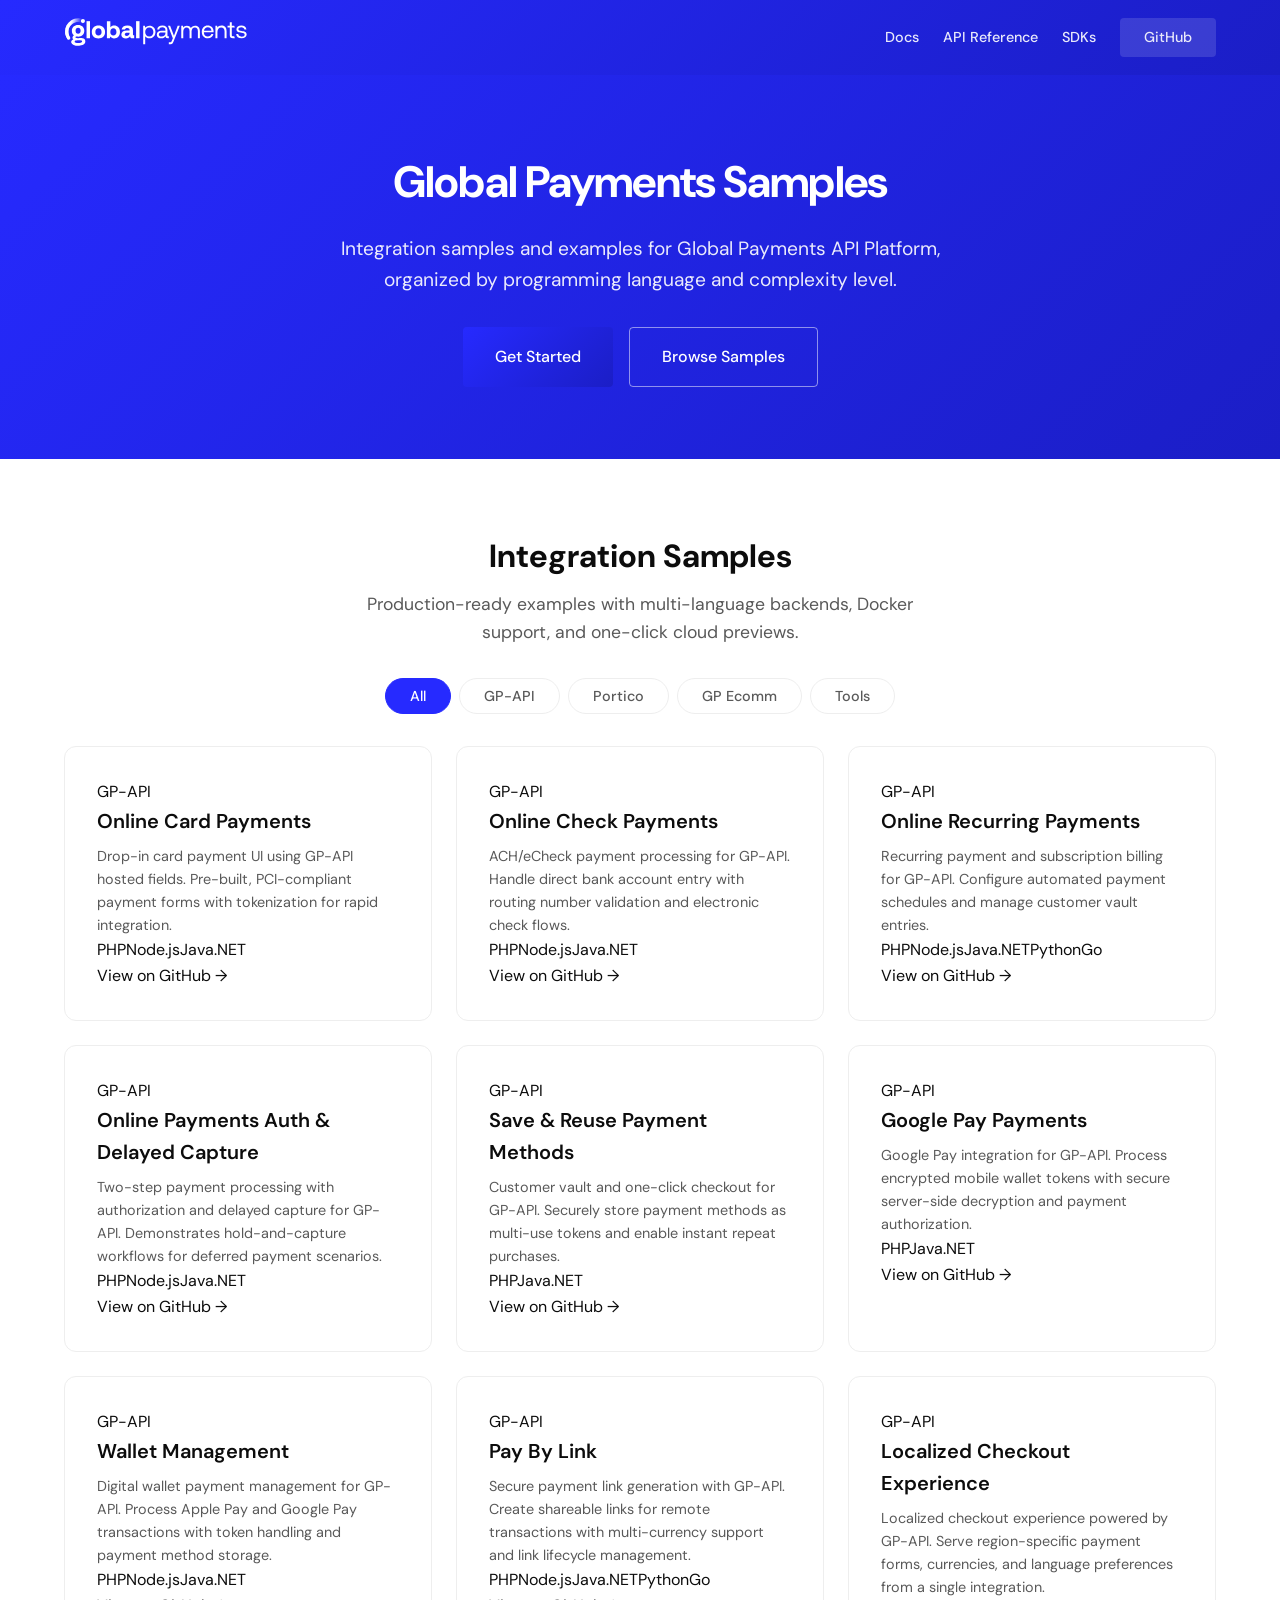
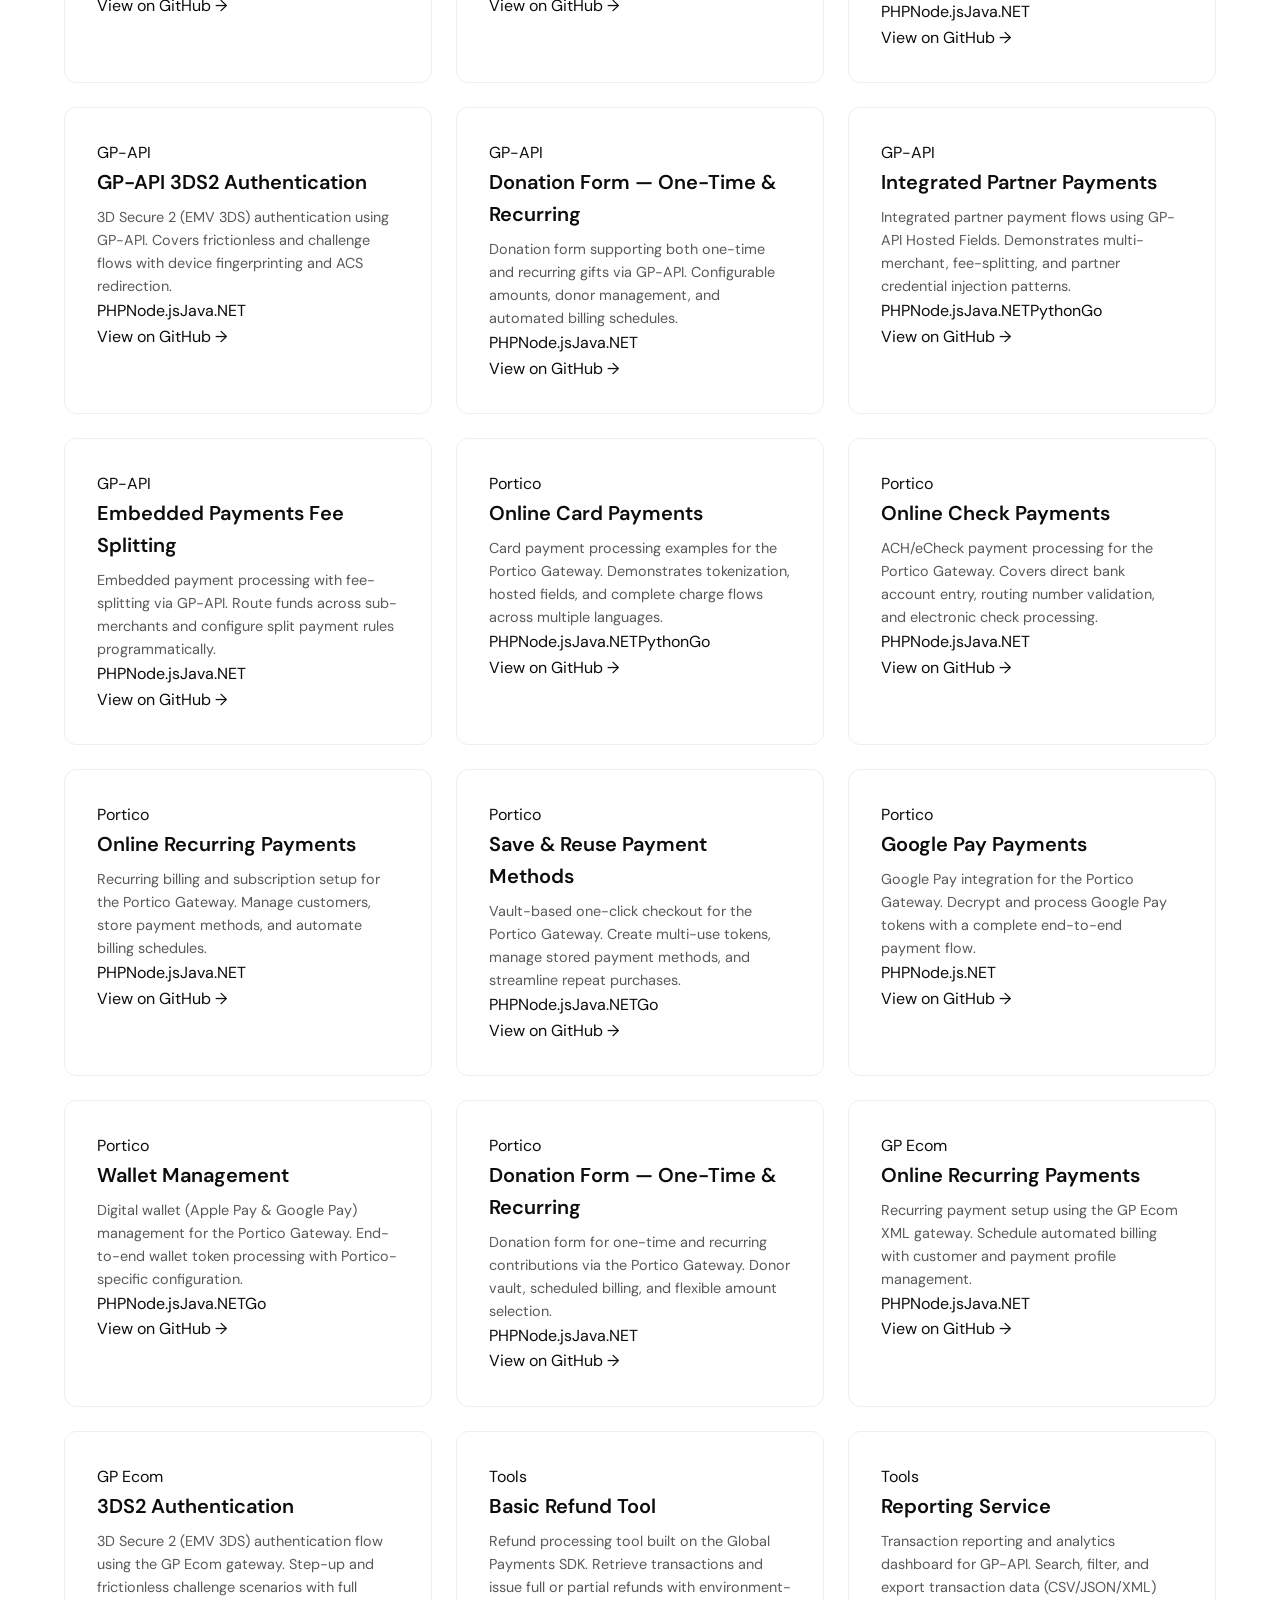
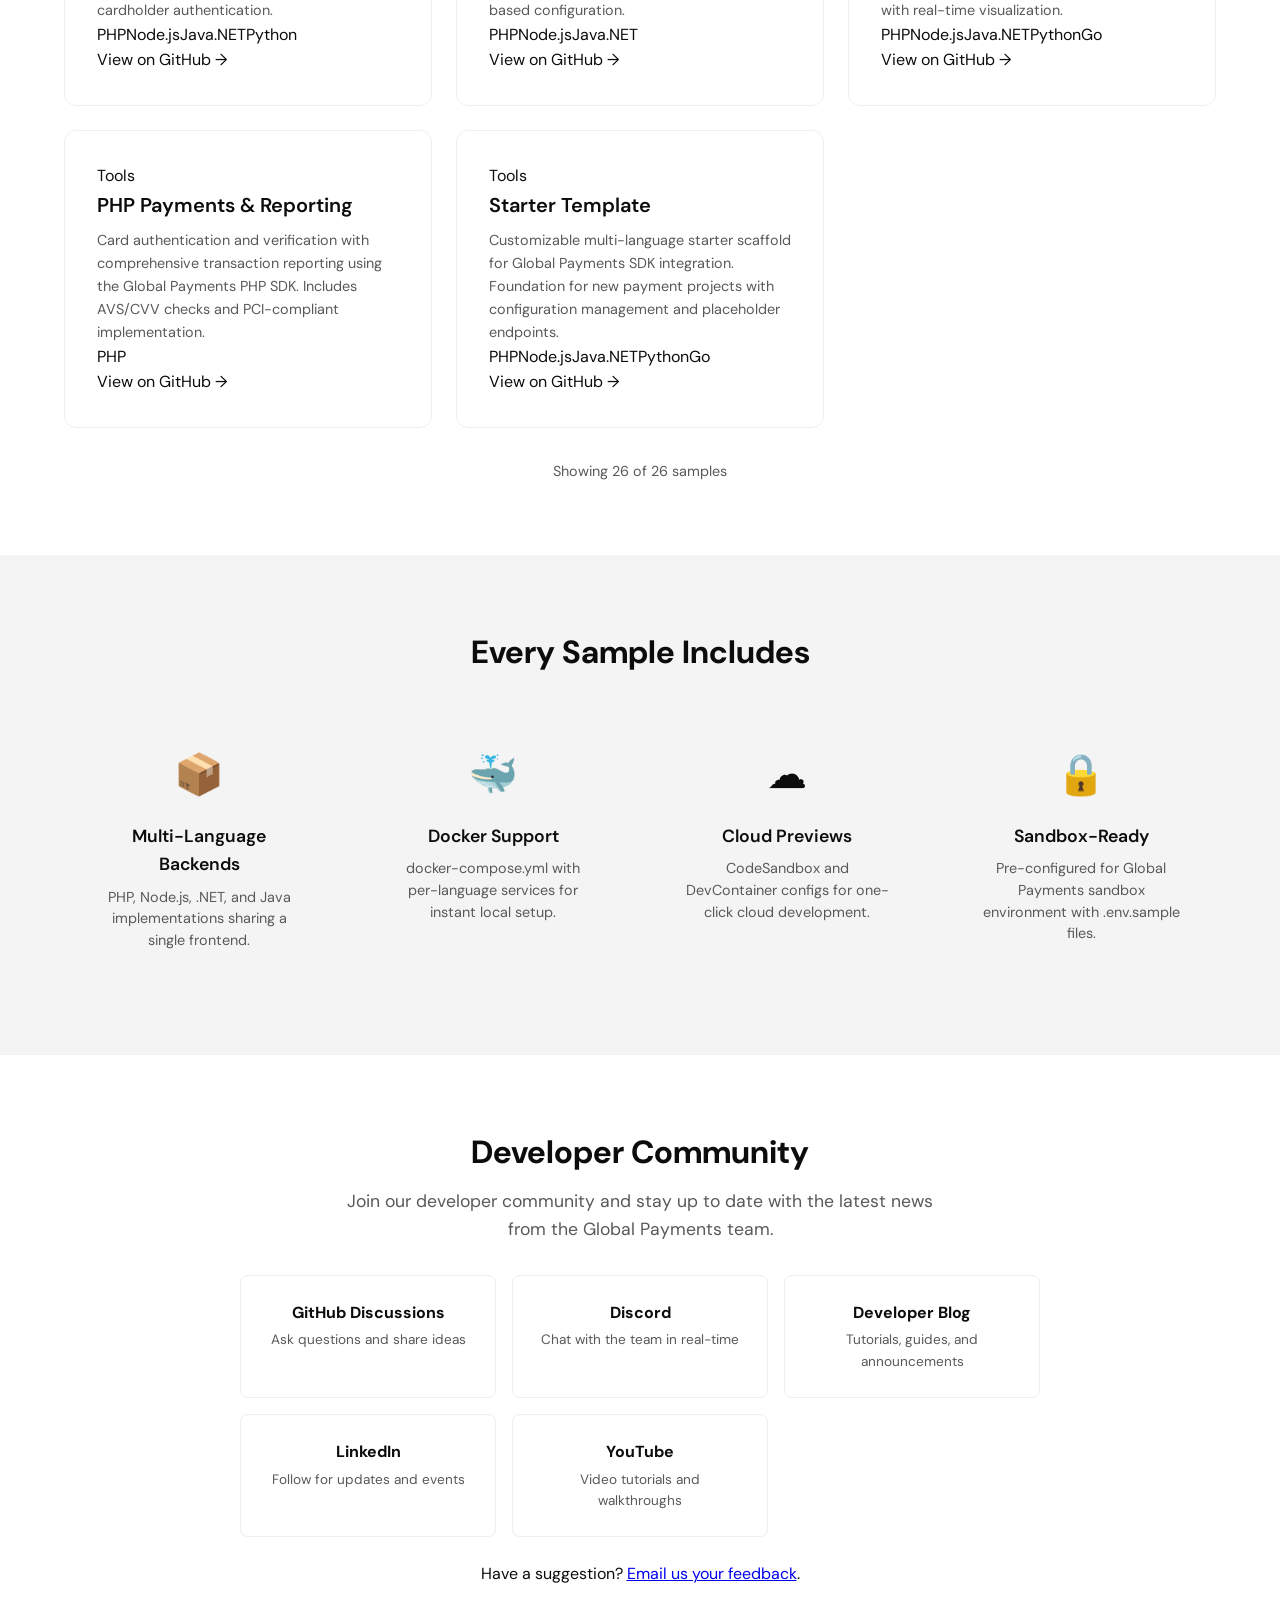
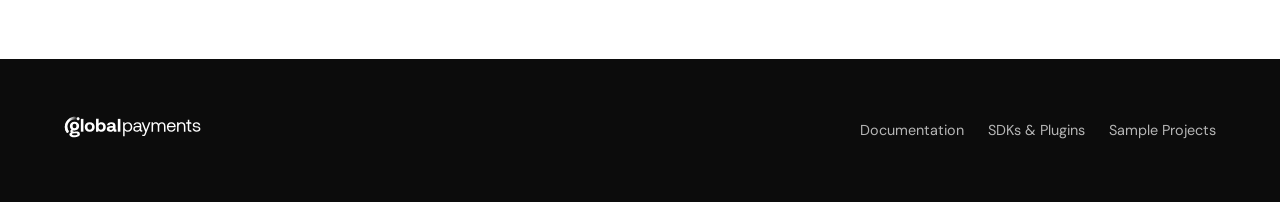
==== index.html @ f2315287 "fix: correct project grid ID from project-grid to gp-project-grid" ====
<!DOCTYPE html>
<html lang="en">
<head>
    <meta charset="UTF-8">
    <meta name="viewport" content="width=device-width, initial-scale=1.0">
    <title>Global Payments Samples — Developer Portal</title>
    <meta name="description" content="Integration samples and examples for Global Payments API Platform. Explore payment processing demos across PHP, Node.js, .NET, and Java.">
    <link rel="icon" href="assets/img/GP_favicon.svg" type="image/svg+xml">
    <link rel="preconnect" href="https://fonts.googleapis.com">
    <link rel="preconnect" href="https://fonts.gstatic.com" crossorigin>
    <link href="https://fonts.googleapis.com/css2?family=DM+Sans:ital,opsz,wght@0,9..40,100..1000;1,9..40,100..1000&display=swap" rel="stylesheet">
    <link rel="stylesheet" href="css/styles.css">
    <link rel="stylesheet" href="css/portal.css">
</head>
<body>
    <header class="gp-header">
        <div class="gp-container">
            <div class="gp-header-content">
                <a href="/" class="gp-logo">
                    <picture>
                        <source media="(min-width: 768px)" srcset="assets/img/GP_logo.svg">
                        <img src="assets/img/GP_favicon.svg" alt="Global Payments" style="height: 32px; width: auto;">
                    </picture>
                </a>
                <nav class="gp-header-nav">
                    <a href="https://developer.globalpay.com/home">Docs</a>
                    <a href="https://developer.globalpay.com/api/references-overview">API Reference</a>
                    <a href="https://developer.globalpay.com/docs/integration-options/sdk/overview">SDKs</a>
                    <a href="https://github.com/globalpayments-samples" class="gp-button gp-button-header">GitHub</a>
                </nav>
                <button class="gp-mobile-menu-toggle" aria-label="Toggle navigation">
                    <span></span><span></span><span></span>
                </button>
            </div>
        </div>
    </header>

    <section class="gp-hero">
        <div class="gp-container">
            <h1 class="gp-hero-title">Global Payments Samples</h1>
            <p class="gp-hero-subtitle">Integration samples and examples for Global Payments API Platform, organized by programming language and complexity level.</p>
            <div class="gp-hero-actions">
                <a href="https://developer.globalpay.com/docs/getting-started/overview" class="gp-button gp-button-primary">Get Started</a>
                <a href="#samples" class="gp-button gp-button-secondary">Browse Samples</a>
            </div>
        </div>
    </section>

    <section id="samples" class="gp-section">
        <div class="gp-container">
            <div class="gp-section-header">
                <h2 class="gp-section-title">Integration Samples</h2>
                <p class="gp-section-subtitle">Production-ready examples with multi-language backends, Docker support, and one-click cloud previews.</p>
            </div>

            <div class="gp-filters">
                <button class="gp-filter-button active" data-filter="all">All</button>
                <button class="gp-filter-button" data-filter="gp-api">GP-API</button>
                <button class="gp-filter-button" data-filter="portico">Portico</button>
                <button class="gp-filter-button" data-filter="gpecom">GP Ecomm</button>
                <button class="gp-filter-button" data-filter="tools">Tools</button>
            </div>

            <div id="gp-project-grid" class="gp-project-grid"></div>

            <p class="gp-project-count" id="project-count"></p>
        </div>
    </section>

    <section class="gp-section gp-section-alt">
        <div class="gp-container">
            <div class="gp-section-header">
                <h2 class="gp-section-title">Every Sample Includes</h2>
            </div>
            <div class="gp-features-grid">
                <div class="gp-feature-card">
                    <div class="gp-feature-icon">&#x1f4e6;</div>
                    <h3>Multi-Language Backends</h3>
                    <p>PHP, Node.js, .NET, and Java implementations sharing a single frontend.</p>
                </div>
                <div class="gp-feature-card">
                    <div class="gp-feature-icon">&#x1f433;</div>
                    <h3>Docker Support</h3>
                    <p>docker-compose.yml with per-language services for instant local setup.</p>
                </div>
                <div class="gp-feature-card">
                    <div class="gp-feature-icon">&#x2601;</div>
                    <h3>Cloud Previews</h3>
                    <p>CodeSandbox and DevContainer configs for one-click cloud development.</p>
                </div>
                <div class="gp-feature-card">
                    <div class="gp-feature-icon">&#x1f512;</div>
                    <h3>Sandbox-Ready</h3>
                    <p>Pre-configured for Global Payments sandbox environment with .env.sample files.</p>
                </div>
            </div>
        </div>
    </section>

    <section class="gp-section">
        <div class="gp-container">
            <div class="gp-section-header">
                <h2 class="gp-section-title">Developer Community</h2>
                <p class="gp-section-subtitle">Join our developer community and stay up to date with the latest news from the Global Payments team.</p>
            </div>
            <div class="gp-community-grid">
                <a href="https://github.com/orgs/globalpayments/discussions" class="gp-community-link">
                    <strong>GitHub Discussions</strong>
                    <span>Ask questions and share ideas</span>
                </a>
                <a href="https://discord.gg/myER9G9qkc" class="gp-community-link">
                    <strong>Discord</strong>
                    <span>Chat with the team in real-time</span>
                </a>
                <a href="https://developer.globalpay.com/blog/overview" class="gp-community-link">
                    <strong>Developer Blog</strong>
                    <span>Tutorials, guides, and announcements</span>
                </a>
                <a href="https://www.linkedin.com/showcase/global-payments-for-developers/" class="gp-community-link">
                    <strong>LinkedIn</strong>
                    <span>Follow for updates and events</span>
                </a>
                <a href="https://youtube.com/playlist?list=PLYOhsY1Babga_03fc9FcGIWqagCHEyxY0&si=H4YgJYez6VMxLE68" class="gp-community-link">
                    <strong>YouTube</strong>
                    <span>Video tutorials and walkthroughs</span>
                </a>
            </div>
            <p class="gp-text-center gp-mt-lg">
                Have a suggestion? <a href="mailto:communityexperience@globalpay.com?subject=Global%20Payments%20Developer%20Community%20Feedback">Email us your feedback</a>.
            </p>
        </div>
    </section>

    <footer class="gp-footer">
        <div class="gp-container">
            <div class="gp-footer-content">
                <div class="gp-footer-section">
                    <a href="https://www.globalpayments.com" class="gp-footer-logo">
                        <img src="assets/img/GP_logo.svg" alt="Global Payments" style="height: 24px; width: auto; filter: brightness(0) invert(1);">
                    </a>
                </div>
                <div class="gp-footer-section">
                    <nav class="gp-footer-nav">
                        <a href="https://developer.globalpay.com/home" class="gp-footer-link">Documentation</a>
                        <a href="https://github.com/globalpayments" class="gp-footer-link">SDKs &amp; Plugins</a>
                        <a href="https://github.com/globalpayments-samples" class="gp-footer-link">Sample Projects</a>
                    </nav>
                </div>
            </div>
        </div>
    </footer>

    <script src="js/projects.js"></script>
    <script src="js/script.js"></script>
    <script src="js/portal.js"></script>
</body>
</html>
---- css/styles.css ----
/* Global Payments Brand Colors */
:root {
    /* Primary Palette */
    --gp-white: #FFFFFF;
    --gp-global-blue: #262AFF;
    
    /* Secondary Palette */
    --gp-deep-blue: #1B1EC6;
    --gp-black: #0C0C0C;
    
    /* Tertiary Palette */
    --gp-pulse-blue: #1CABFF;
    --gp-sunshine: #FFCC00;
    --gp-creamsicle: #FDA052;
    --gp-raspberry: #F4364C;
    --gp-grape: #87179D;
    
    /* Neutral Palette */
    --gp-charcoal: #595959;
    --gp-smoke: #C4C4C4;
    --gp-fog: #EEEEEE;
    --gp-haze: #F4F4F4;
    --gp-mist: #F8F8F8;
    
    /* Semantic Colors */
    --gp-success: #10B981;
    --gp-warning: var(--gp-sunshine);
    --gp-error: var(--gp-raspberry);
    --gp-info: var(--gp-pulse-blue);
    
    /* Typography */
    --gp-font-family: 'DM Sans', -apple-system, BlinkMacSystemFont, 'Segoe UI', system-ui, sans-serif;
    
    /* Spacing */
    --gp-space-xs: 0.25rem;
    --gp-space-sm: 0.5rem;
    --gp-space-md: 1rem;
    --gp-space-lg: 1.5rem;
    --gp-space-xl: 2rem;
    --gp-space-xxl: 3rem;
    
    /* Border Radius */
    --gp-radius-sm: 4px;
    --gp-radius-md: 8px;
    --gp-radius-lg: 12px;
    --gp-radius-xl: 16px;
    
    /* Shadows */
    --gp-shadow-sm: 0 1px 2px 0 rgba(0, 0, 0, 0.05);
    --gp-shadow-md: 0 4px 6px -1px rgba(0, 0, 0, 0.1), 0 2px 4px -1px rgba(0, 0, 0, 0.06);
    --gp-shadow-lg: 0 10px 15px -3px rgba(0, 0, 0, 0.1), 0 4px 6px -2px rgba(0, 0, 0, 0.05);
}

/* Reset and Base Styles */
* {
    margin: 0;
    padding: 0;
    box-sizing: border-box;
}

body {
    font-family: var(--gp-font-family);
    background-color: var(--gp-white);
    color: var(--gp-black);
    line-height: 1.6;
    font-size: 16px;
    -webkit-font-smoothing: antialiased;
    -moz-osx-font-smoothing: grayscale;
}

/* Container */
.gp-container {
    max-width: 1200px;
    margin: 0 auto;
    padding: var(--gp-space-lg);
}

/* Header */
.gp-header {
    background: linear-gradient(135deg, var(--gp-global-blue) 0%, var(--gp-deep-blue) 100%);
    color: var(--gp-white);
    padding: var(--gp-space-xl) 0;
    margin-bottom: var(--gp-space-xxl);
}

.gp-header-content {
    display: flex;
    align-items: center;
    justify-content: space-between;
    flex-wrap: wrap;
    gap: var(--gp-space-md);
}

.gp-logo {
    font-size: 1.5rem;
    font-weight: 700;
    display: flex;
    align-items: center;
    gap: var(--gp-space-sm);
}

.gp-header-nav {
    display: flex;
    gap: var(--gp-space-lg);
    align-items: center;
}

.gp-header-nav a {
    color: var(--gp-white);
    text-decoration: none;
    font-weight: 500;
    opacity: 0.9;
    transition: opacity 0.2s ease;
}

.gp-header-nav a:hover {
    opacity: 1;
}

/* Page Title */
.gp-page-title {
    font-size: 2.5rem;
    font-weight: 700;
    margin-bottom: var(--gp-space-sm);
    background: linear-gradient(135deg, var(--gp-global-blue), var(--gp-pulse-blue));
    -webkit-background-clip: text;
    -webkit-text-fill-color: transparent;
    background-clip: text;
}

.gp-page-subtitle {
    font-size: 1.125rem;
    color: var(--gp-charcoal);
    margin-bottom: var(--gp-space-xl);
    font-weight: 400;
}

/* Tabs */
.gp-tabs {
    margin-bottom: var(--gp-space-xl);
}

.gp-tab-list {
    display: flex;
    border-bottom: 1px solid var(--gp-fog);
    margin-bottom: var(--gp-space-xl);
    overflow-x: auto;
    gap: 0;
}

.gp-tab-button {
    background: none;
    border: none;
    padding: var(--gp-space-md) var(--gp-space-lg);
    font-family: var(--gp-font-family);
    font-size: 1rem;
    font-weight: 500;
    color: var(--gp-charcoal);
    cursor: pointer;
    border-bottom: 2px solid transparent;
    transition: all 0.2s ease;
    white-space: nowrap;
    position: relative;
}

.gp-tab-button:hover {
    color: var(--gp-global-blue);
    background-color: var(--gp-haze);
}

.gp-tab-button.active {
    color: var(--gp-global-blue);
    border-bottom-color: var(--gp-global-blue);
}

.gp-tab-content {
    display: none;
}

.gp-tab-content.active {
    display: block;
}

/* Cards */
.gp-card {
    background: var(--gp-white);
    border: 1px solid var(--gp-fog);
    border-radius: var(--gp-radius-lg);
    padding: var(--gp-space-xl);
    box-shadow: var(--gp-shadow-sm);
    margin-bottom: var(--gp-space-lg);
    transition: box-shadow 0.2s ease;
}

.gp-card:hover {
    box-shadow: var(--gp-shadow-md);
}

.gp-card-header {
    margin-bottom: var(--gp-space-lg);
}

.gp-card-title {
    font-size: 1.25rem;
    font-weight: 600;
    color: var(--gp-black);
    margin-bottom: var(--gp-space-sm);
}

.gp-card-description {
    color: var(--gp-charcoal);
    font-size: 0.9rem;
}

/* Forms */
.gp-form {
    max-width: 600px;
}

.gp-form-group {
    margin-bottom: var(--gp-space-lg);
}

.gp-form-row {
    display: flex;
    gap: var(--gp-space-md);
    flex-wrap: wrap;
}

.gp-form-row .gp-form-group {
    flex: 1;
    min-width: 200px;
}

.gp-label {
    display: block;
    font-weight: 500;
    color: var(--gp-black);
    margin-bottom: var(--gp-space-sm);
    font-size: 0.9rem;
}

.gp-input,
.gp-select,
.gp-textarea {
    width: 100%;
    padding: var(--gp-space-md);
    border: 1px solid var(--gp-smoke);
    border-radius: var(--gp-radius-sm);
    font-family: var(--gp-font-family);
    font-size: 1rem;
    transition: all 0.2s ease;
    background-color: var(--gp-white);
}

.gp-input:focus,
.gp-select:focus,
.gp-textarea:focus {
    outline: none;
    border-color: var(--gp-global-blue);
    box-shadow: 0 0 0 3px rgba(38, 42, 255, 0.1);
}

.gp-input::placeholder {
    color: var(--gp-charcoal);
}

/* Buttons */
.gp-button {
    font-family: var(--gp-font-family);
    font-size: 1rem;
    font-weight: 500;
    padding: var(--gp-space-md) var(--gp-space-xl);
    border: none;
    border-radius: var(--gp-radius-sm);
    cursor: pointer;
    transition: all 0.2s ease;
    text-decoration: none;
    display: inline-flex;
    align-items: center;
    gap: var(--gp-space-sm);
    justify-content: center;
    min-height: 44px;
}

.gp-button-primary {
    background: linear-gradient(135deg, var(--gp-global-blue), var(--gp-deep-blue));
    color: var(--gp-white);
}

.gp-button-primary:hover {
    transform: translateY(-1px);
    box-shadow: var(--gp-shadow-md);
}

.gp-button-secondary {
    background: var(--gp-white);
    color: var(--gp-global-blue);
    border: 1px solid var(--gp-global-blue);
}

.gp-button-secondary:hover {
    background: var(--gp-global-blue);
    color: var(--gp-white);
}

.gp-button-full {
    width: 100%;
}

/* Status Messages */
.gp-alert {
    padding: var(--gp-space-md);
    border-radius: var(--gp-radius-sm);
    margin-bottom: var(--gp-space-lg);
    font-weight: 500;
}

.gp-alert-success {
    background-color: rgba(16, 185, 129, 0.1);
    color: #065f46;
    border: 1px solid rgba(16, 185, 129, 0.2);
}

.gp-alert-error {
    background-color: rgba(244, 54, 76, 0.1);
    color: #991b1b;
    border: 1px solid rgba(244, 54, 76, 0.2);
}

.gp-alert-warning {
    background-color: rgba(255, 204, 0, 0.1);
    color: #92400e;
    border: 1px solid rgba(255, 204, 0, 0.2);
}

.gp-alert-info {
    background-color: rgba(28, 171, 255, 0.1);
    color: #1e40af;
    border: 1px solid rgba(28, 171, 255, 0.2);
}

/* Code Blocks */
.gp-code-block {
    background: var(--gp-haze);
    border: 1px solid var(--gp-fog);
    border-radius: var(--gp-radius-sm);
    padding: var(--gp-space-lg);
    font-family: 'Courier New', monospace;
    font-size: 0.875rem;
    overflow-x: auto;
    margin: var(--gp-space-lg) 0;
}

/* Credit Card Container */
#credit-card {
    border: 1px solid var(--gp-smoke);
    border-radius: var(--gp-radius-sm);
    padding: var(--gp-space-lg);
    background: var(--gp-white);
    margin-bottom: var(--gp-space-lg);
}

/* Loading States */
.gp-loading {
    opacity: 0.6;
    pointer-events: none;
    position: relative;
}

.gp-loading::after {
    content: "";
    position: absolute;
    top: 50%;
    left: 50%;
    width: 20px;
    height: 20px;
    margin: -10px 0 0 -10px;
    border: 2px solid var(--gp-fog);
    border-top: 2px solid var(--gp-global-blue);
    border-radius: 50%;
    animation: gp-spin 1s linear infinite;
}

@keyframes gp-spin {
    0% { transform: rotate(0deg); }
    100% { transform: rotate(360deg); }
}

/* Responsive Design */
@media (max-width: 768px) {
    .gp-container {
        padding: var(--gp-space-md);
    }

    .gp-page-title {
        font-size: 2rem;
    }

    .gp-header-content {
        flex-direction: column;
        align-items: flex-start;
    }

    .gp-form-row {
        flex-direction: column;
    }

    .gp-tab-list {
        gap: 0;
    }

    .gp-card {
        padding: var(--gp-space-lg);
    }
}

/* Utility Classes */
.gp-text-center { text-align: center; }
.gp-text-right { text-align: right; }
.gp-mb-0 { margin-bottom: 0; }
.gp-mb-sm { margin-bottom: var(--gp-space-sm); }
.gp-mb-md { margin-bottom: var(--gp-space-md); }
.gp-mb-lg { margin-bottom: var(--gp-space-lg); }
.gp-mt-lg { margin-top: var(--gp-space-lg); }
.gp-hidden { display: none; }
.gp-flex { display: flex; }
.gp-flex-wrap { flex-wrap: wrap; }
.gp-gap-md { gap: var(--gp-space-md); }
.gp-justify-between { justify-content: space-between; }
.gp-align-center { align-items: center; }
---- css/portal.css ----
/* Portal-specific styles for the developer community entry point.
   This file supplements css/styles.css (which provides base brand styles
   and is also served as a CDN asset to all sample projects — DO NOT modify styles.css). */

/* ===== Hero ===== */
.gp-hero {
    background: linear-gradient(135deg, var(--gp-global-blue) 0%, var(--gp-deep-blue) 100%);
    color: var(--gp-white);
    padding: var(--gp-space-xxl) 0;
    text-align: center;
}

.gp-hero-title {
    font-size: 2.75rem;
    font-weight: 700;
    margin-bottom: var(--gp-space-md);
    letter-spacing: -0.02em;
}

.gp-hero-subtitle {
    font-size: 1.2rem;
    opacity: 0.9;
    max-width: 640px;
    margin: 0 auto var(--gp-space-xl);
    line-height: 1.6;
}

.gp-hero-actions {
    display: flex;
    gap: var(--gp-space-md);
    justify-content: center;
    flex-wrap: wrap;
}

.gp-hero .gp-button-secondary {
    background: transparent;
    color: var(--gp-white);
    border-color: rgba(255, 255, 255, 0.5);
}

.gp-hero .gp-button-secondary:hover {
    background: rgba(255, 255, 255, 0.15);
    border-color: var(--gp-white);
    color: var(--gp-white);
}

/* ===== Header (portal overrides) ===== */
.gp-header {
    padding: 0;
    margin-bottom: 0;
}

.gp-header .gp-container {
    padding-top: var(--gp-space-md);
    padding-bottom: var(--gp-space-md);
}

.gp-header-nav a {
    font-size: 0.9rem;
}

.gp-button-header {
    background: rgba(255, 255, 255, 0.15);
    color: var(--gp-white);
    padding: var(--gp-space-sm) var(--gp-space-lg);
    border-radius: var(--gp-radius-sm);
    font-size: 0.9rem;
    min-height: auto;
}

.gp-button-header:hover {
    background: rgba(255, 255, 255, 0.25);
}

/* Mobile menu toggle */
.gp-mobile-menu-toggle {
    display: none;
    flex-direction: column;
    gap: 5px;
    background: none;
    border: none;
    cursor: pointer;
    padding: var(--gp-space-sm);
}

.gp-mobile-menu-toggle span {
    display: block;
    width: 24px;
    height: 2px;
    background: var(--gp-white);
    border-radius: 2px;
    transition: transform 0.2s ease;
}

/* ===== Sections ===== */
.gp-section {
    padding: var(--gp-space-xxl) 0;
}

.gp-section-alt {
    background: var(--gp-haze);
}

.gp-section-header {
    text-align: center;
    margin-bottom: var(--gp-space-xl);
}

.gp-section-title {
    font-size: 2rem;
    font-weight: 700;
    margin-bottom: var(--gp-space-sm);
    color: var(--gp-black);
}

.gp-section-subtitle {
    font-size: 1.1rem;
    color: var(--gp-charcoal);
    max-width: 600px;
    margin: 0 auto;
}

/* ===== Filters ===== */
.gp-filters {
    display: flex;
    gap: var(--gp-space-sm);
    justify-content: center;
    margin-bottom: var(--gp-space-xl);
    flex-wrap: wrap;
}

.gp-filter-button {
    background: var(--gp-white);
    border: 1px solid var(--gp-fog);
    padding: var(--gp-space-sm) var(--gp-space-lg);
    border-radius: 100px;
    font-family: var(--gp-font-family);
    font-size: 0.9rem;
    font-weight: 500;
    color: var(--gp-charcoal);
    cursor: pointer;
    transition: all 0.2s ease;
}

.gp-filter-button:hover {
    border-color: var(--gp-global-blue);
    color: var(--gp-global-blue);
}

.gp-filter-button.active {
    background: var(--gp-global-blue);
    border-color: var(--gp-global-blue);
    color: var(--gp-white);
}

/* ===== Project Grid ===== */
.gp-project-grid {
    display: grid;
    grid-template-columns: repeat(auto-fill, minmax(300px, 1fr));
    gap: var(--gp-space-lg);
}

.gp-project-card {
    display: flex;
    flex-direction: column;
    background: var(--gp-white);
    border: 1px solid var(--gp-fog);
    border-radius: var(--gp-radius-lg);
    padding: var(--gp-space-xl);
    text-decoration: none;
    color: inherit;
    transition: all 0.2s ease;
}

.gp-project-card:hover {
    box-shadow: var(--gp-shadow-lg);
    border-color: var(--gp-smoke);
    transform: translateY(-2px);
}

.gp-project-card.hidden {
    display: none;
}

.gp-project-card-header {
    margin-bottom: var(--gp-space-sm);
}

.gp-project-card-title {
    font-size: 1.1rem;
    font-weight: 600;
    color: var(--gp-black);
    margin-bottom: var(--gp-space-sm);
}

.gp-project-card-desc {
    font-size: 0.9rem;
    color: var(--gp-charcoal);
    line-height: 1.5;
    flex: 1;
    margin-bottom: var(--gp-space-md);
}

/* ===== Badges ===== */
.gp-badge {
    display: inline-block;
    font-size: 0.75rem;
    font-weight: 600;
    padding: 2px 10px;
    border-radius: 100px;
    text-transform: uppercase;
    letter-spacing: 0.03em;
}

.gp-badge-gpapi {
    background: rgba(38, 42, 255, 0.1);
    color: var(--gp-global-blue);
}

.gp-badge-portico {
    background: rgba(135, 23, 157, 0.1);
    color: var(--gp-grape);
}

.gp-badge-gpecom {
    background: rgba(253, 160, 82, 0.1);
    color: #c47520;
}

.gp-badge-tools {
    background: rgba(16, 185, 129, 0.1);
    color: #047857;
}

/* ===== Language Tags ===== */
.gp-project-card-langs {
    display: flex;
    gap: var(--gp-space-xs);
    flex-wrap: wrap;
    margin-top: auto;
}

.gp-lang {
    font-size: 0.7rem;
    font-weight: 600;
    padding: 2px 8px;
    border-radius: var(--gp-radius-sm);
    text-transform: uppercase;
    letter-spacing: 0.03em;
}

.gp-lang-php {
    background: rgba(119, 123, 180, 0.15);
    color: #4f5b93;
}

.gp-lang-node {
    background: rgba(104, 159, 56, 0.15);
    color: #3c6e12;
}

.gp-lang-java {
    background: rgba(244, 54, 76, 0.1);
    color: #b91c1c;
}

.gp-lang-dotnet {
    background: rgba(81, 43, 212, 0.12);
    color: #512bd4;
}

/* ===== Features Grid ===== */
.gp-features-grid {
    display: grid;
    grid-template-columns: repeat(auto-fit, minmax(240px, 1fr));
    gap: var(--gp-space-lg);
}

.gp-feature-card {
    text-align: center;
    padding: var(--gp-space-xl);
}

.gp-feature-icon {
    font-size: 2.5rem;
    margin-bottom: var(--gp-space-md);
}

.gp-feature-card h3 {
    font-size: 1.1rem;
    font-weight: 600;
    margin-bottom: var(--gp-space-sm);
}

.gp-feature-card p {
    font-size: 0.9rem;
    color: var(--gp-charcoal);
    line-height: 1.5;
}

/* ===== Community Grid ===== */
.gp-community-grid {
    display: grid;
    grid-template-columns: repeat(auto-fit, minmax(200px, 1fr));
    gap: var(--gp-space-md);
    max-width: 800px;
    margin: 0 auto;
}

.gp-community-link {
    display: flex;
    flex-direction: column;
    gap: 4px;
    padding: var(--gp-space-lg);
    border: 1px solid var(--gp-fog);
    border-radius: var(--gp-radius-md);
    text-decoration: none;
    color: inherit;
    transition: all 0.2s ease;
    text-align: center;
}

.gp-community-link:hover {
    border-color: var(--gp-global-blue);
    box-shadow: var(--gp-shadow-sm);
}

.gp-community-link strong {
    font-size: 1rem;
    color: var(--gp-black);
}

.gp-community-link span {
    font-size: 0.85rem;
    color: var(--gp-charcoal);
}

/* ===== Project Count ===== */
.gp-project-count {
    text-align: center;
    margin-top: var(--gp-space-xl);
    color: var(--gp-charcoal);
    font-size: 0.9rem;
}

/* ===== Footer ===== */
.gp-footer {
    background: var(--gp-black);
    color: var(--gp-white);
    padding: var(--gp-space-xl) 0;
}

.gp-footer-content {
    display: flex;
    align-items: center;
    justify-content: space-between;
    flex-wrap: wrap;
    gap: var(--gp-space-lg);
}

.gp-footer-logo {
    display: inline-block;
}

.gp-footer-nav {
    display: flex;
    gap: var(--gp-space-lg);
    flex-wrap: wrap;
}

.gp-footer-link {
    color: rgba(255, 255, 255, 0.7);
    text-decoration: none;
    font-size: 0.9rem;
    transition: color 0.2s ease;
}

.gp-footer-link:hover {
    color: var(--gp-white);
}

/* ===== Responsive ===== */
@media (max-width: 768px) {
    .gp-hero-title {
        font-size: 2rem;
    }

    .gp-hero-subtitle {
        font-size: 1rem;
    }

    .gp-section-title {
        font-size: 1.5rem;
    }

    .gp-mobile-menu-toggle {
        display: flex;
    }

    .gp-header-nav {
        display: none;
        width: 100%;
        flex-direction: column;
        gap: var(--gp-space-sm);
        padding-top: var(--gp-space-md);
    }

    .gp-header-nav.open {
        display: flex;
    }

    .gp-header-content {
        flex-wrap: wrap;
    }

    .gp-project-grid {
        grid-template-columns: 1fr;
    }

    .gp-footer-content {
        flex-direction: column;
        text-align: center;
    }

    .gp-footer-nav {
        justify-content: center;
    }
}

@media (max-width: 480px) {
    .gp-hero {
        padding: var(--gp-space-xl) 0;
    }

    .gp-hero-title {
        font-size: 1.75rem;
    }

    .gp-filters {
        gap: var(--gp-space-xs);
    }

    .gp-filter-button {
        padding: var(--gp-space-xs) var(--gp-space-md);
        font-size: 0.8rem;
    }
}
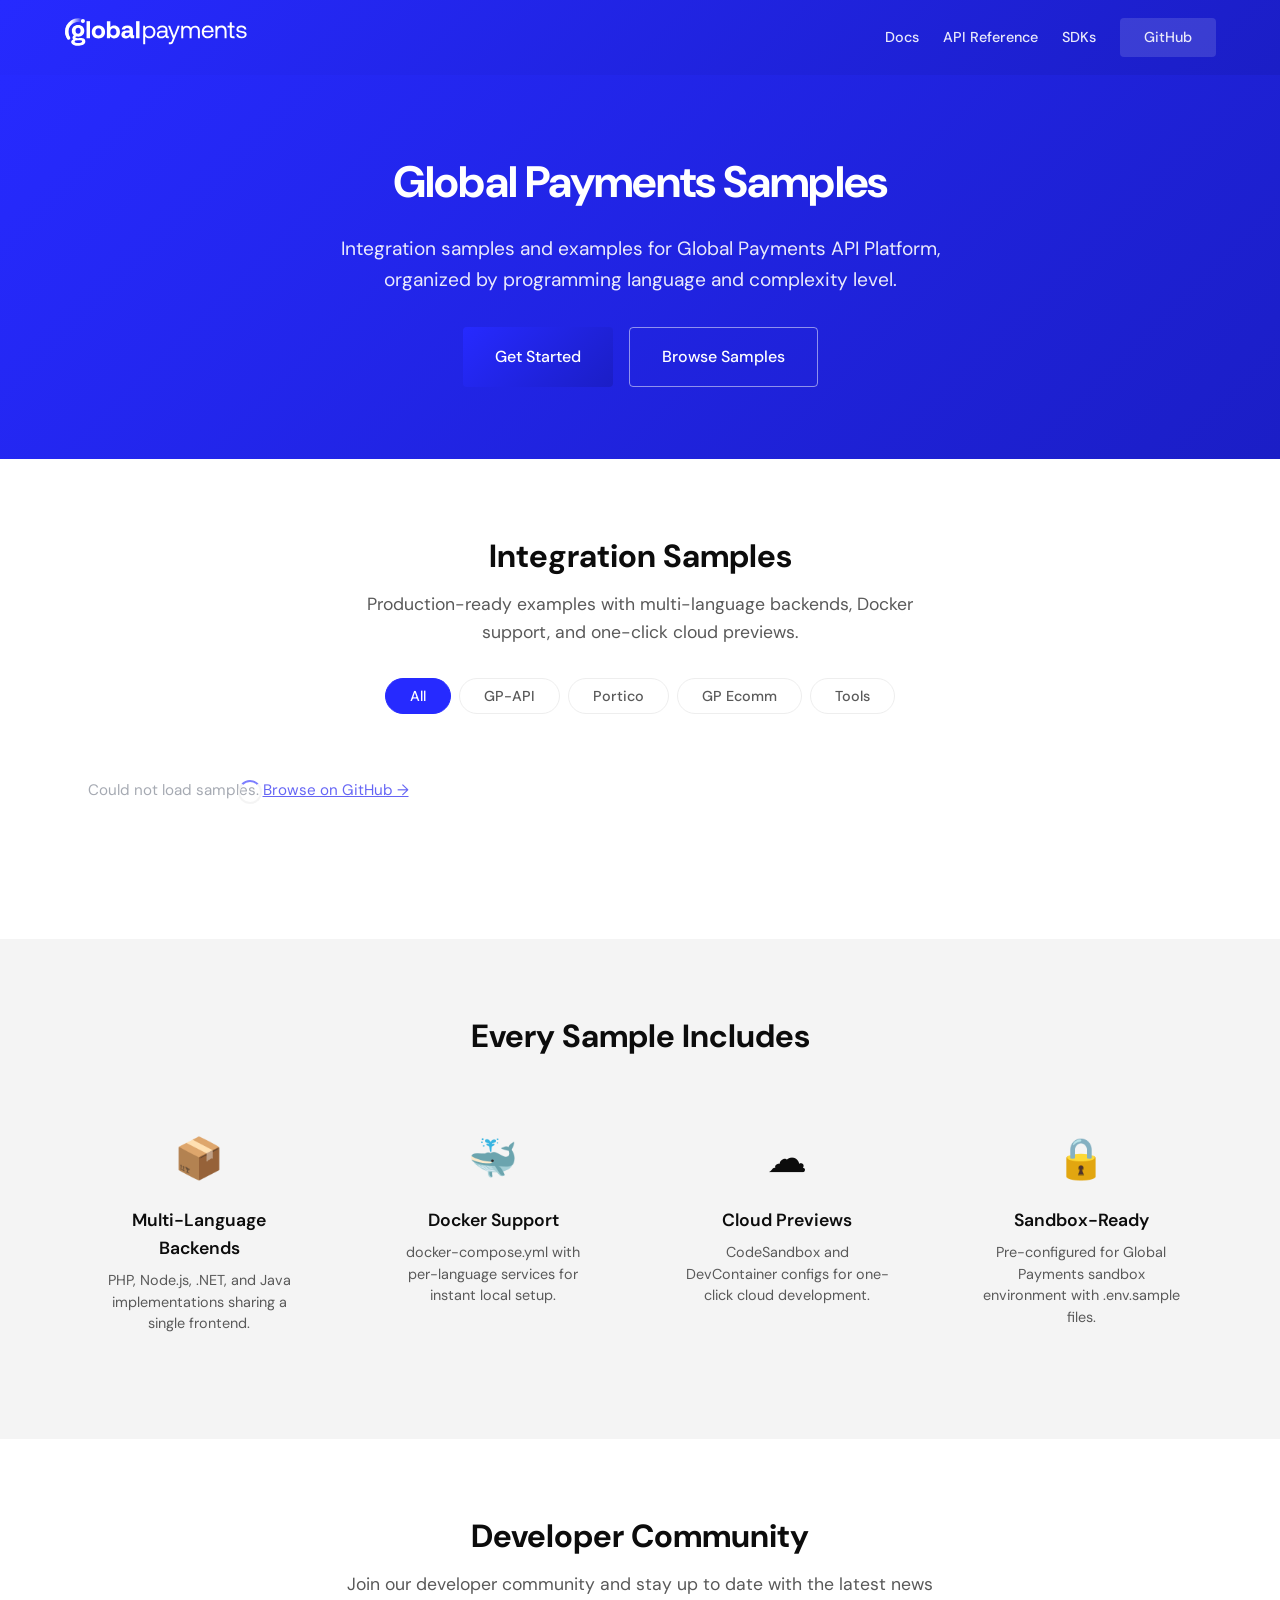
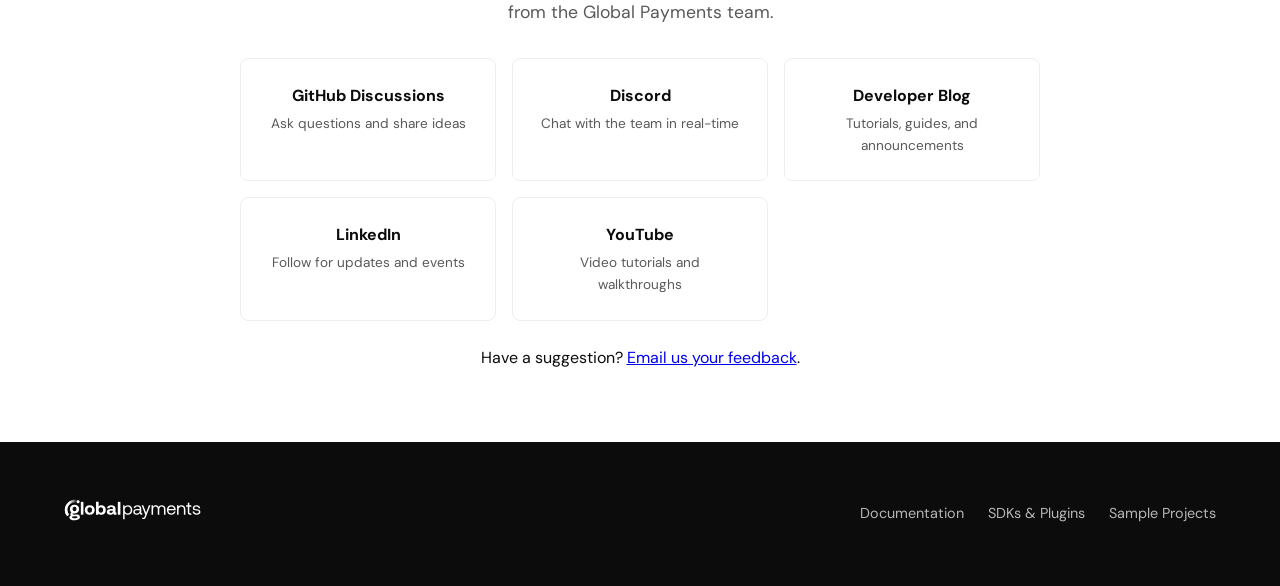
==== commit ce134ee8: "feat: drive project cards from GitHub REST API Replace static js/projects.js data file with a live f" ====
--- a/index.html
+++ b/index.html
@@ -150,7 +150,6 @@
         </div>
     </footer>
 
-    <script src="js/projects.js"></script>
     <script src="js/script.js"></script>
     <script src="js/portal.js"></script>
 </body>
--- a/css/portal.css
+++ b/css/portal.css
@@ -178,7 +178,7 @@
     transform: translateY(-2px);
 }
 
-.gp-project-card.hidden {
+.gp-project-card.gp-hidden {
     display: none;
 }
 
@@ -269,6 +269,56 @@
     color: #512bd4;
 }
 
+.gp-lang-python {
+    background: rgba(55, 118, 171, 0.15);
+    color: #1d5791;
+}
+
+.gp-lang-go {
+    background: rgba(0, 173, 216, 0.15);
+    color: #006b8f;
+}
+
+/* ===== Card Link ===== */
+.gp-project-card-link {
+    display: block;
+    font-size: 0.875rem;
+    font-weight: 500;
+    color: var(--gp-global-blue);
+    margin-top: var(--gp-space-md);
+    text-decoration: none;
+}
+
+.gp-project-card:hover .gp-project-card-link {
+    text-decoration: underline;
+}
+
+/* ===== Topic Tags ===== */
+.gp-project-card-tags {
+    display: flex;
+    gap: var(--gp-space-xs);
+    flex-wrap: wrap;
+    margin-top: var(--gp-space-xs);
+}
+
+.gp-tag {
+    font-size: 0.65rem;
+    font-weight: 500;
+    padding: 2px 7px;
+    border-radius: var(--gp-radius-sm);
+    background: rgba(0, 0, 0, 0.05);
+    color: var(--gp-text-secondary, #6b7280);
+    letter-spacing: 0.02em;
+}
+
+/* ===== Loading State ===== */
+.gp-loading {
+    text-align: center;
+    padding: var(--gp-space-xl) 0;
+    color: var(--gp-text-secondary, #6b7280);
+    font-size: 0.95rem;
+}
+
 /* ===== Features Grid ===== */
 .gp-features-grid {
     display: grid;
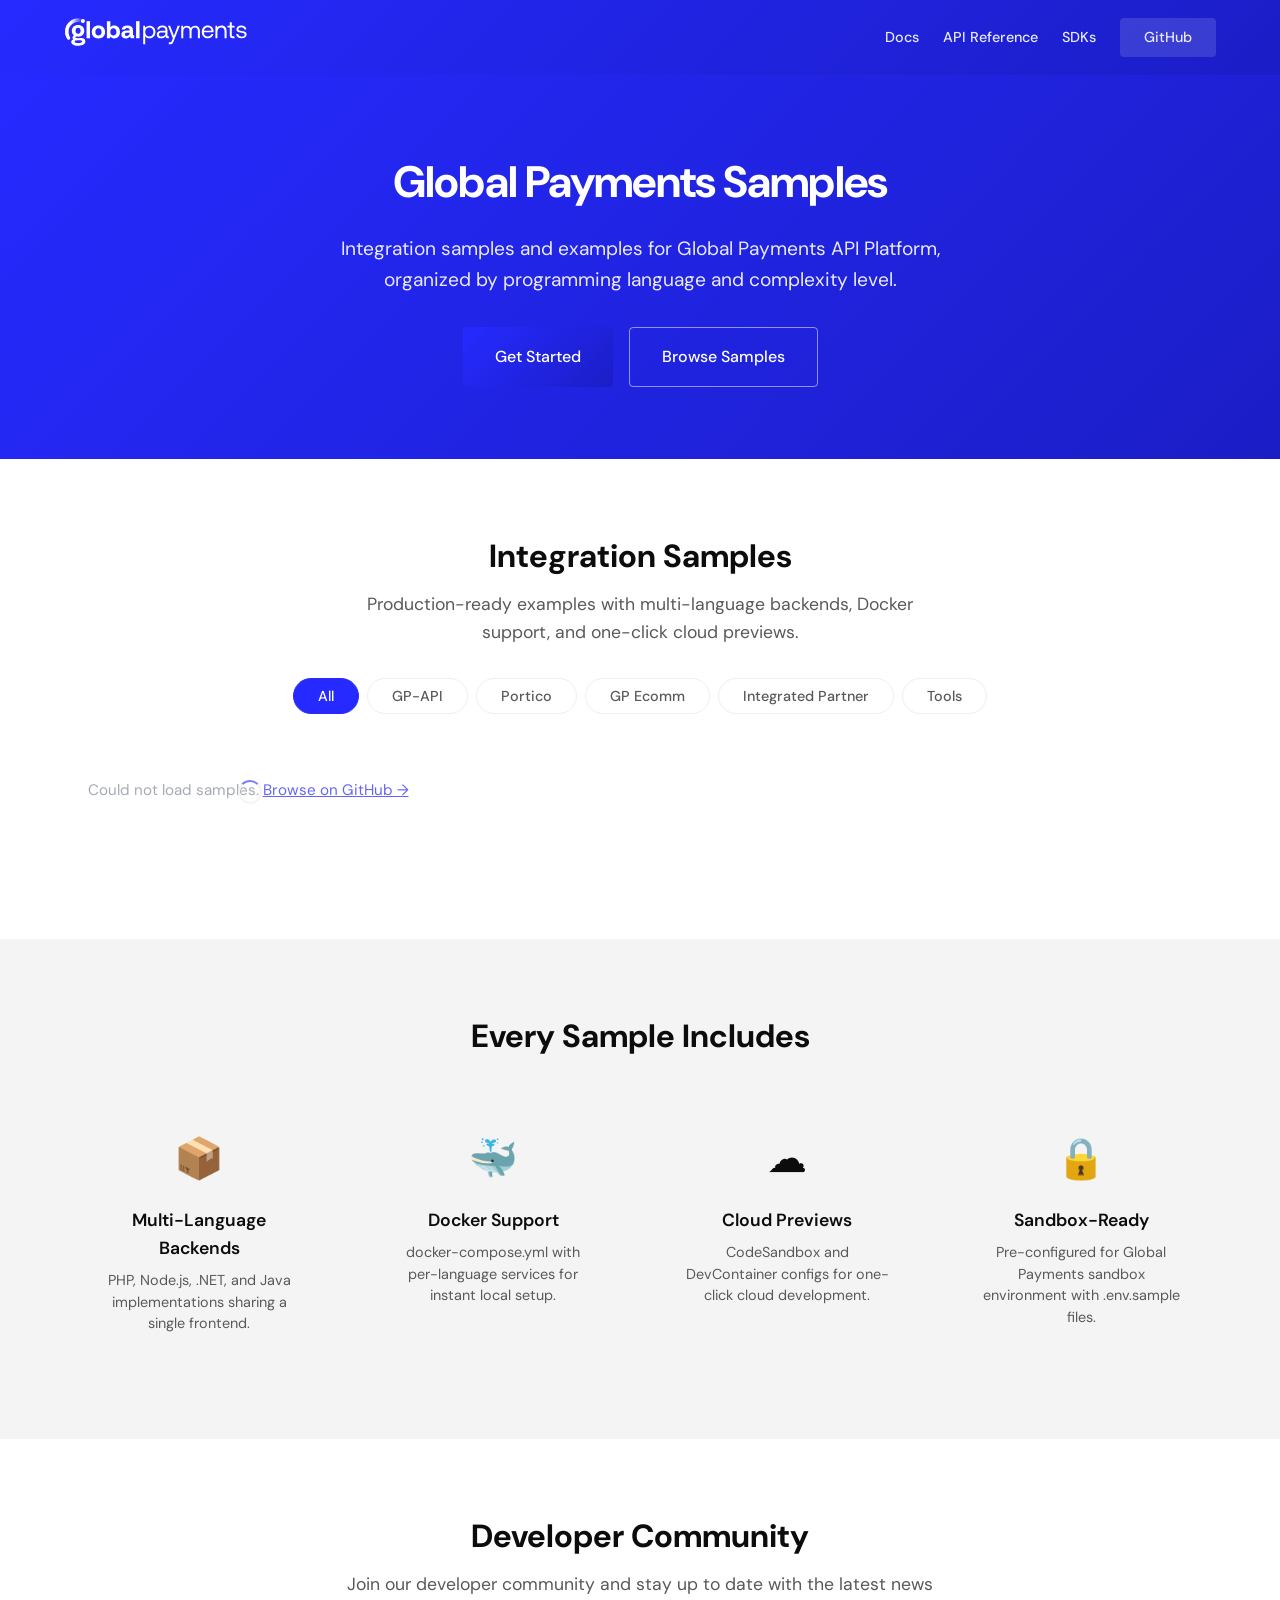
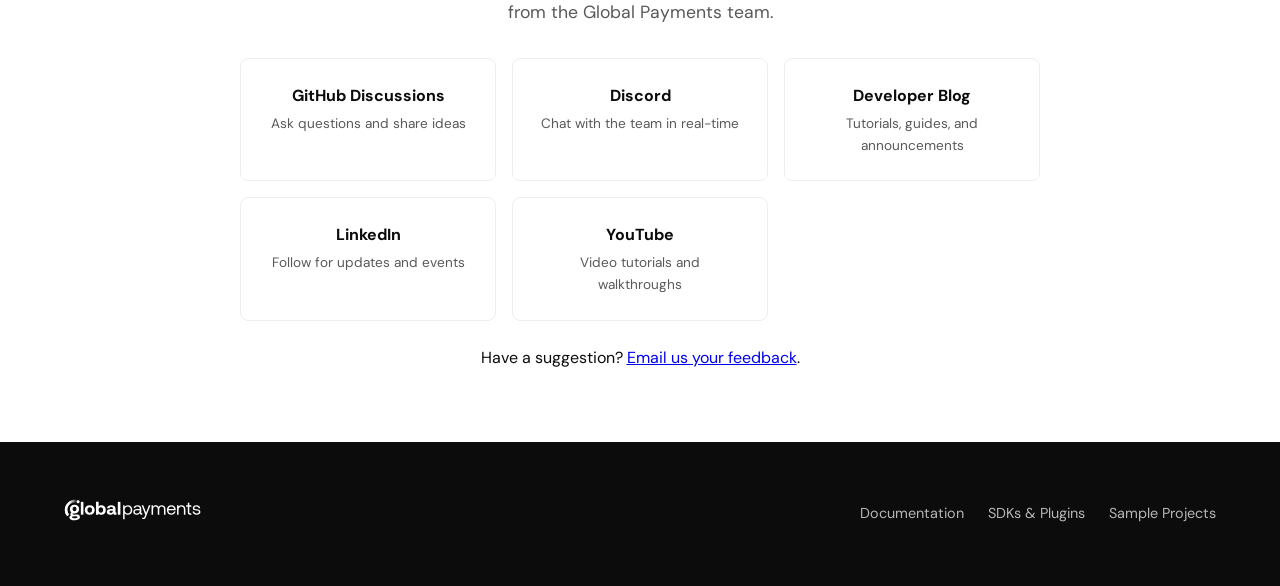
==== commit 757a1115: "feat: add integrated-partner category Add a dedicated category for integrated-partner-* repos, which" ====
--- a/index.html
+++ b/index.html
@@ -58,6 +58,7 @@
                 <button class="gp-filter-button" data-filter="gp-api">GP-API</button>
                 <button class="gp-filter-button" data-filter="portico">Portico</button>
                 <button class="gp-filter-button" data-filter="gpecom">GP Ecomm</button>
+                <button class="gp-filter-button" data-filter="integrated-partner">Integrated Partner</button>
                 <button class="gp-filter-button" data-filter="tools">Tools</button>
             </div>
 
--- a/css/portal.css
+++ b/css/portal.css
@@ -232,6 +232,11 @@
     color: #047857;
 }
 
+.gp-badge-integrated-partner {
+    background: rgba(14, 165, 233, 0.1);
+    color: #0369a1;
+}
+
 /* ===== Language Tags ===== */
 .gp-project-card-langs {
     display: flex;
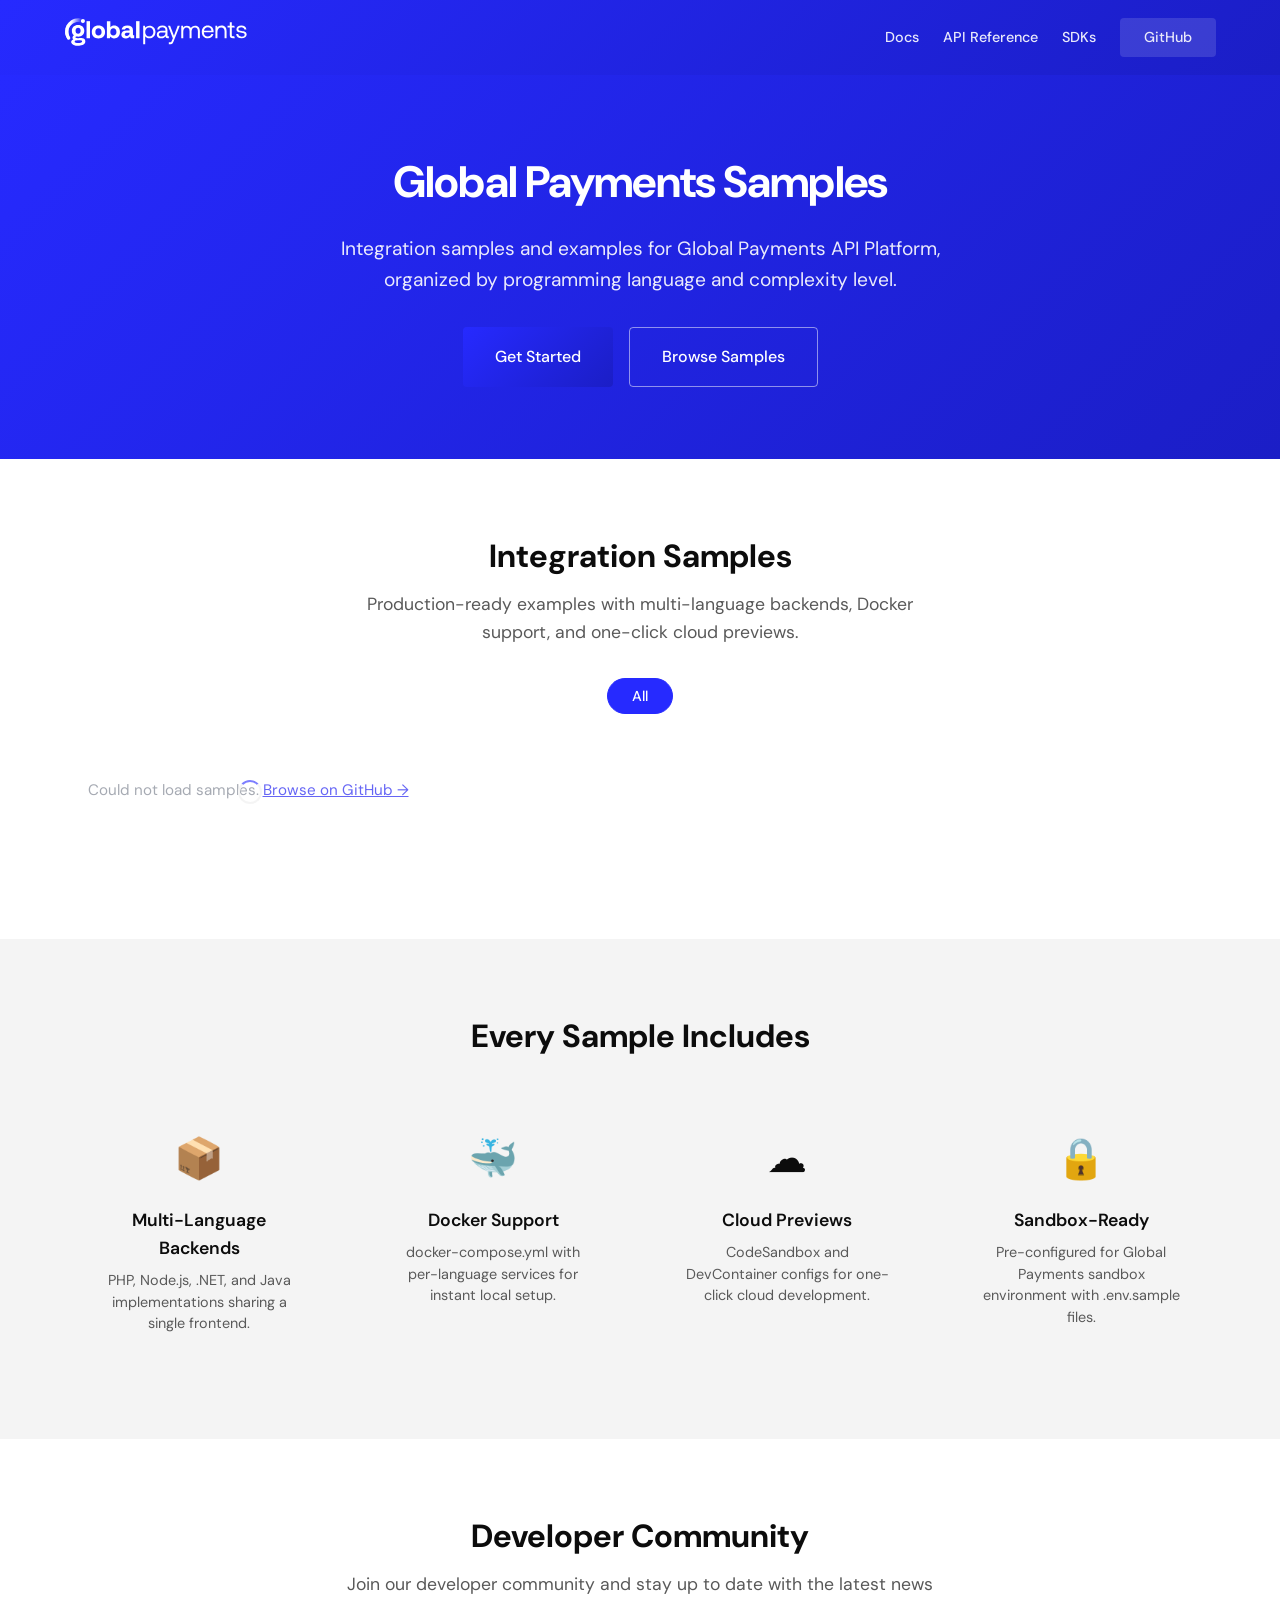
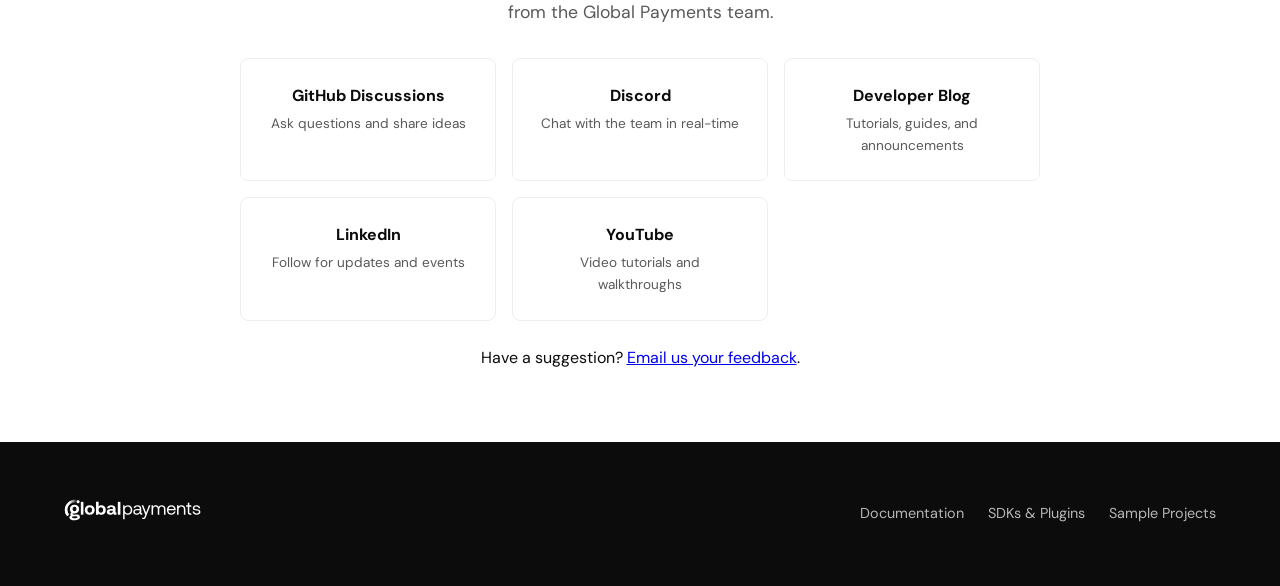
==== commit b1044bc1: "feat: filter projects based on capability" ====
--- a/index.html
+++ b/index.html
@@ -55,11 +55,6 @@
 
             <div class="gp-filters">
                 <button class="gp-filter-button active" data-filter="all">All</button>
-                <button class="gp-filter-button" data-filter="gp-api">GP-API</button>
-                <button class="gp-filter-button" data-filter="portico">Portico</button>
-                <button class="gp-filter-button" data-filter="gpecom">GP Ecomm</button>
-                <button class="gp-filter-button" data-filter="integrated-partner">Integrated Partner</button>
-                <button class="gp-filter-button" data-filter="tools">Tools</button>
             </div>
 
             <div id="gp-project-grid" class="gp-project-grid"></div>
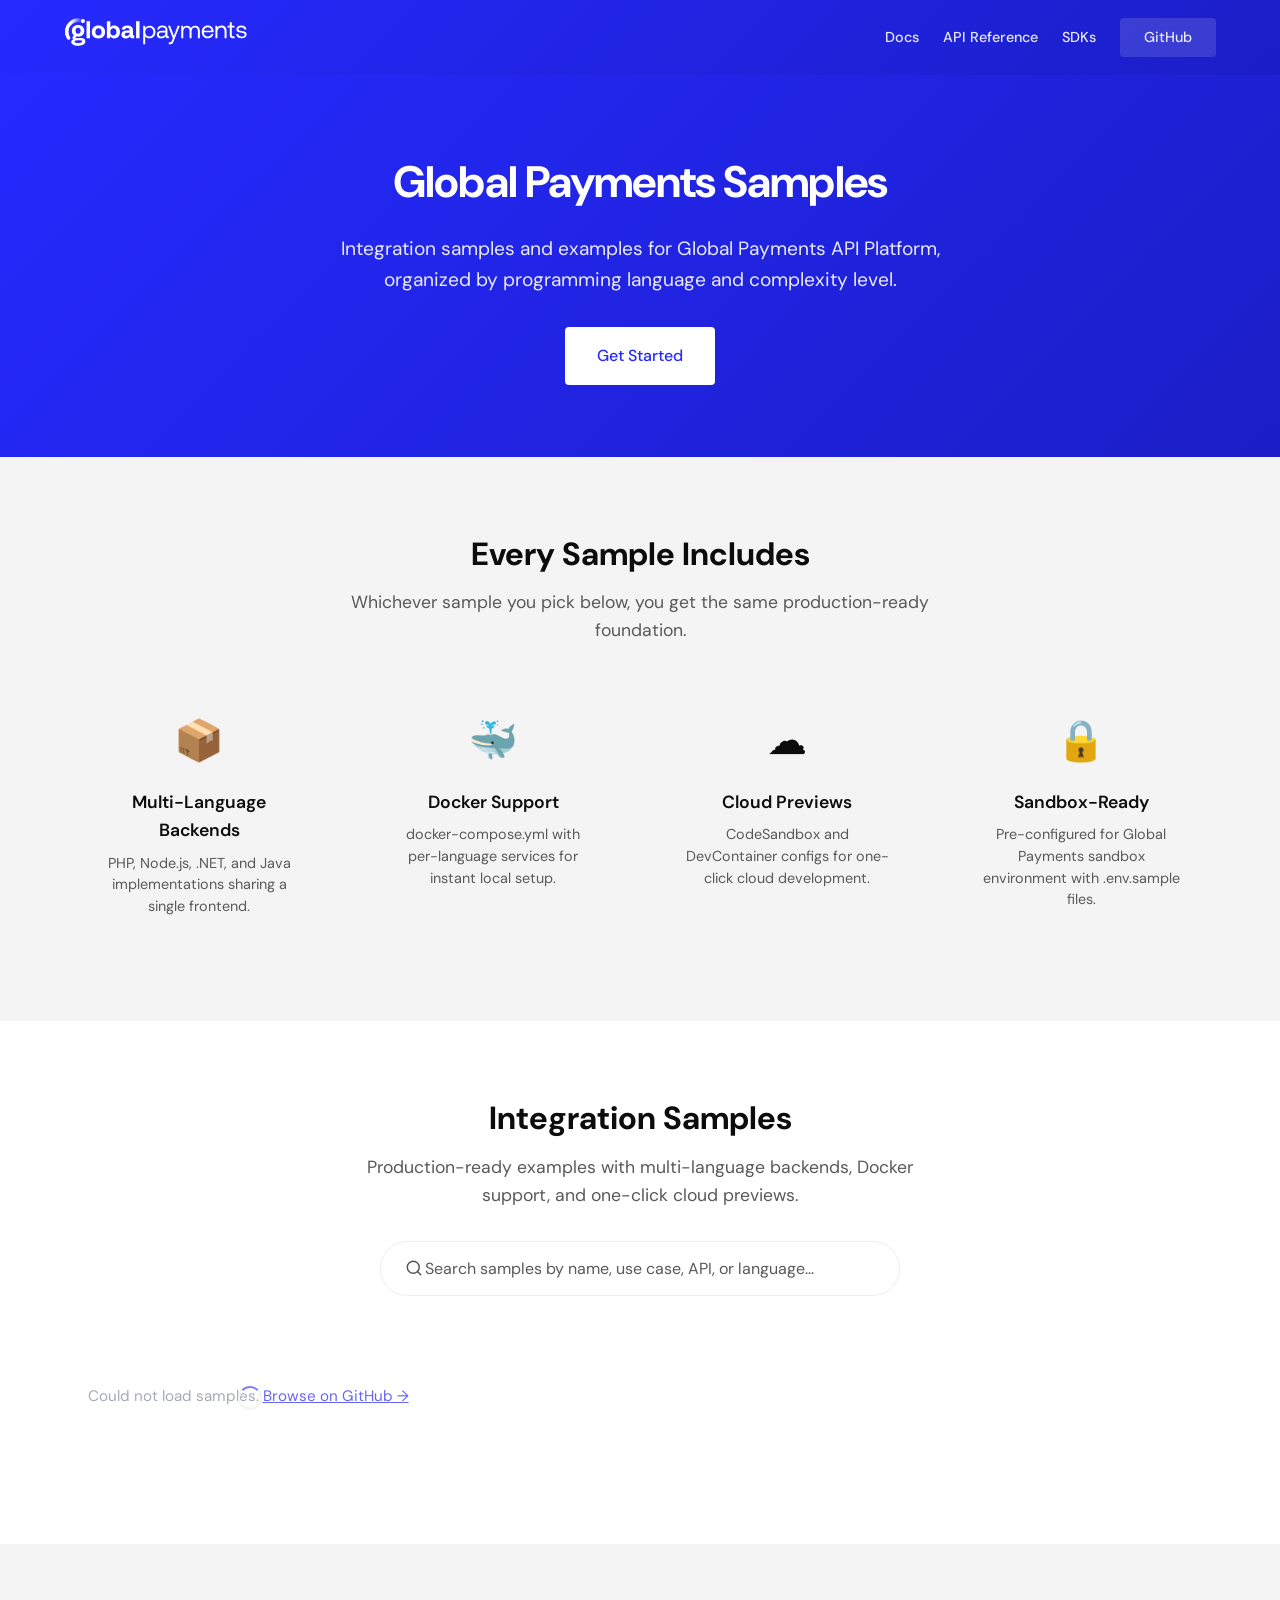
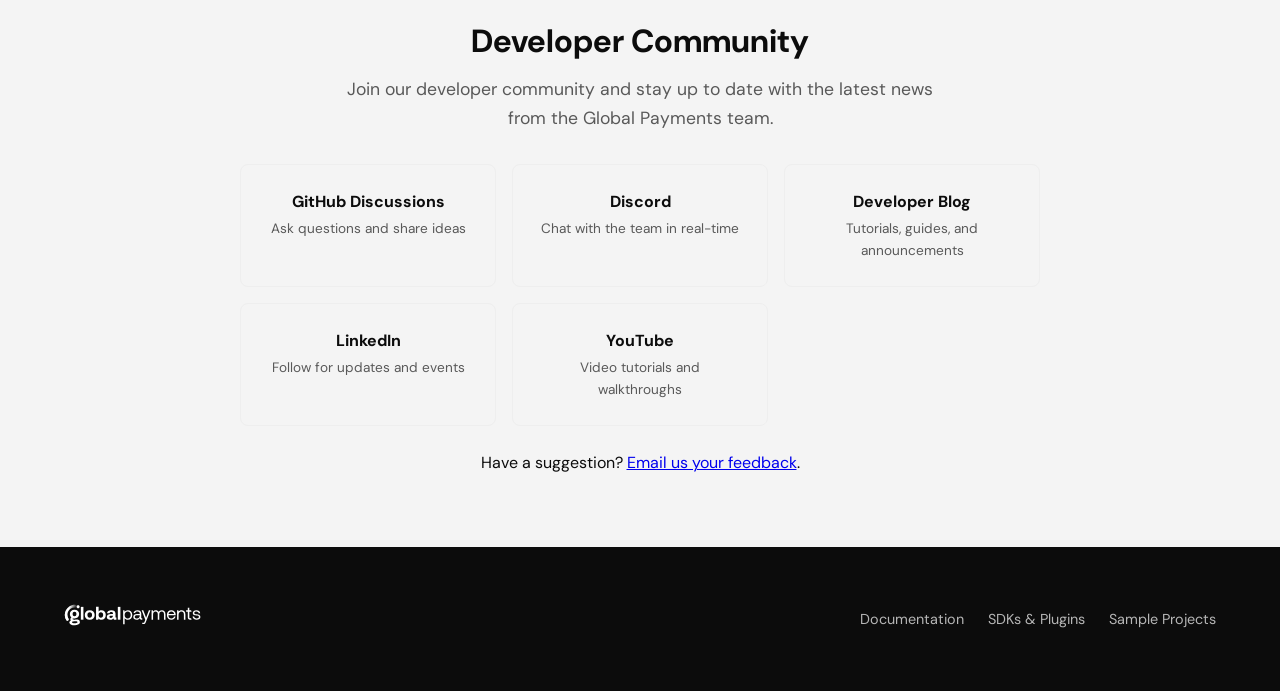
==== commit e29ac828: "feat: act on developer feedback for landing & samples Landing page: - Remove the confusing 'Browse S" ====
--- a/index.html
+++ b/index.html
@@ -40,26 +40,8 @@
             <h1 class="gp-hero-title">Global Payments Samples</h1>
             <p class="gp-hero-subtitle">Integration samples and examples for Global Payments API Platform, organized by programming language and complexity level.</p>
             <div class="gp-hero-actions">
-                <a href="https://developer.globalpay.com/docs/getting-started/overview" class="gp-button gp-button-primary">Get Started</a>
-                <a href="#samples" class="gp-button gp-button-secondary">Browse Samples</a>
+                <a href="https://developer.globalpay.com/docs/getting-started/overview" class="gp-button gp-button-primary gp-hero-cta">Get Started</a>
             </div>
-        </div>
-    </section>
-
-    <section id="samples" class="gp-section">
-        <div class="gp-container">
-            <div class="gp-section-header">
-                <h2 class="gp-section-title">Integration Samples</h2>
-                <p class="gp-section-subtitle">Production-ready examples with multi-language backends, Docker support, and one-click cloud previews.</p>
-            </div>
-
-            <div class="gp-filters">
-                <button class="gp-filter-button active" data-filter="all">All</button>
-            </div>
-
-            <div id="gp-project-grid" class="gp-project-grid"></div>
-
-            <p class="gp-project-count" id="project-count"></p>
         </div>
     </section>
 
@@ -67,6 +49,7 @@
         <div class="gp-container">
             <div class="gp-section-header">
                 <h2 class="gp-section-title">Every Sample Includes</h2>
+                <p class="gp-section-subtitle">Whichever sample you pick below, you get the same production-ready foundation.</p>
             </div>
             <div class="gp-features-grid">
                 <div class="gp-feature-card">
@@ -93,7 +76,33 @@
         </div>
     </section>
 
-    <section class="gp-section">
+    <section id="samples" class="gp-section">
+        <div class="gp-container">
+            <div class="gp-section-header">
+                <h2 class="gp-section-title">Integration Samples</h2>
+                <p class="gp-section-subtitle">Production-ready examples with multi-language backends, Docker support, and one-click cloud previews.</p>
+            </div>
+
+            <div class="gp-search">
+                <input
+                    type="search"
+                    id="gp-search-input"
+                    class="gp-search-input"
+                    placeholder="Search samples by name, use case, API, or language&#x2026;"
+                    aria-label="Search samples"
+                    autocomplete="off"
+                >
+            </div>
+
+            <div class="gp-filters" role="group" aria-label="Filter samples by use case"></div>
+
+            <div id="gp-project-grid" class="gp-project-grid"></div>
+
+            <p class="gp-project-count" id="project-count"></p>
+        </div>
+    </section>
+
+    <section class="gp-section gp-section-alt">
         <div class="gp-container">
             <div class="gp-section-header">
                 <h2 class="gp-section-title">Developer Community</h2>
--- a/css/portal.css
+++ b/css/portal.css
@@ -30,6 +30,20 @@
     gap: var(--gp-space-md);
     justify-content: center;
     flex-wrap: wrap;
+}
+
+/* Solid white CTA for strong contrast against the blue hero gradient
+   (the old blue-gradient button read as "blue on blue"). */
+.gp-hero .gp-button-primary {
+    background: var(--gp-white);
+    color: var(--gp-global-blue);
+}
+
+.gp-hero .gp-button-primary:hover {
+    background: var(--gp-haze);
+    color: var(--gp-deep-blue);
+    transform: translateY(-1px);
+    box-shadow: var(--gp-shadow-lg);
 }
 
 .gp-hero .gp-button-secondary {
@@ -120,6 +134,39 @@
     margin: 0 auto;
 }
 
+/* ===== Search ===== */
+.gp-search {
+    max-width: 520px;
+    margin: 0 auto var(--gp-space-lg);
+}
+
+.gp-search-input {
+    width: 100%;
+    padding: var(--gp-space-md) var(--gp-space-lg);
+    padding-left: 2.75rem;
+    border: 1px solid var(--gp-fog);
+    border-radius: 100px;
+    font-family: var(--gp-font-family);
+    font-size: 1rem;
+    color: var(--gp-black);
+    background-color: var(--gp-white);
+    /* Inline magnifier icon — data URI keeps the page self-contained. */
+    background-image: url("data:image/svg+xml,%3Csvg xmlns='http://www.w3.org/2000/svg' width='18' height='18' viewBox='0 0 24 24' fill='none' stroke='%23595959' stroke-width='2' stroke-linecap='round' stroke-linejoin='round'%3E%3Ccircle cx='11' cy='11' r='8'/%3E%3Cline x1='21' y1='21' x2='16.65' y2='16.65'/%3E%3C/svg%3E");
+    background-repeat: no-repeat;
+    background-position: var(--gp-space-lg) center;
+    transition: all 0.2s ease;
+}
+
+.gp-search-input::placeholder {
+    color: var(--gp-charcoal);
+}
+
+.gp-search-input:focus {
+    outline: none;
+    border-color: var(--gp-global-blue);
+    box-shadow: 0 0 0 3px rgba(38, 42, 255, 0.1);
+}
+
 /* ===== Filters ===== */
 .gp-filters {
     display: flex;
@@ -190,6 +237,15 @@
     font-size: 1.1rem;
     font-weight: 600;
     color: var(--gp-black);
+    margin-bottom: 2px;
+}
+
+/* Plain-language "which API" caption — helps developers tell apart samples
+   that share a name across GP-API, Portico, and GP Ecom. */
+.gp-project-card-platform {
+    font-size: 0.8rem;
+    font-weight: 500;
+    color: var(--gp-global-blue);
     margin-bottom: var(--gp-space-sm);
 }
 
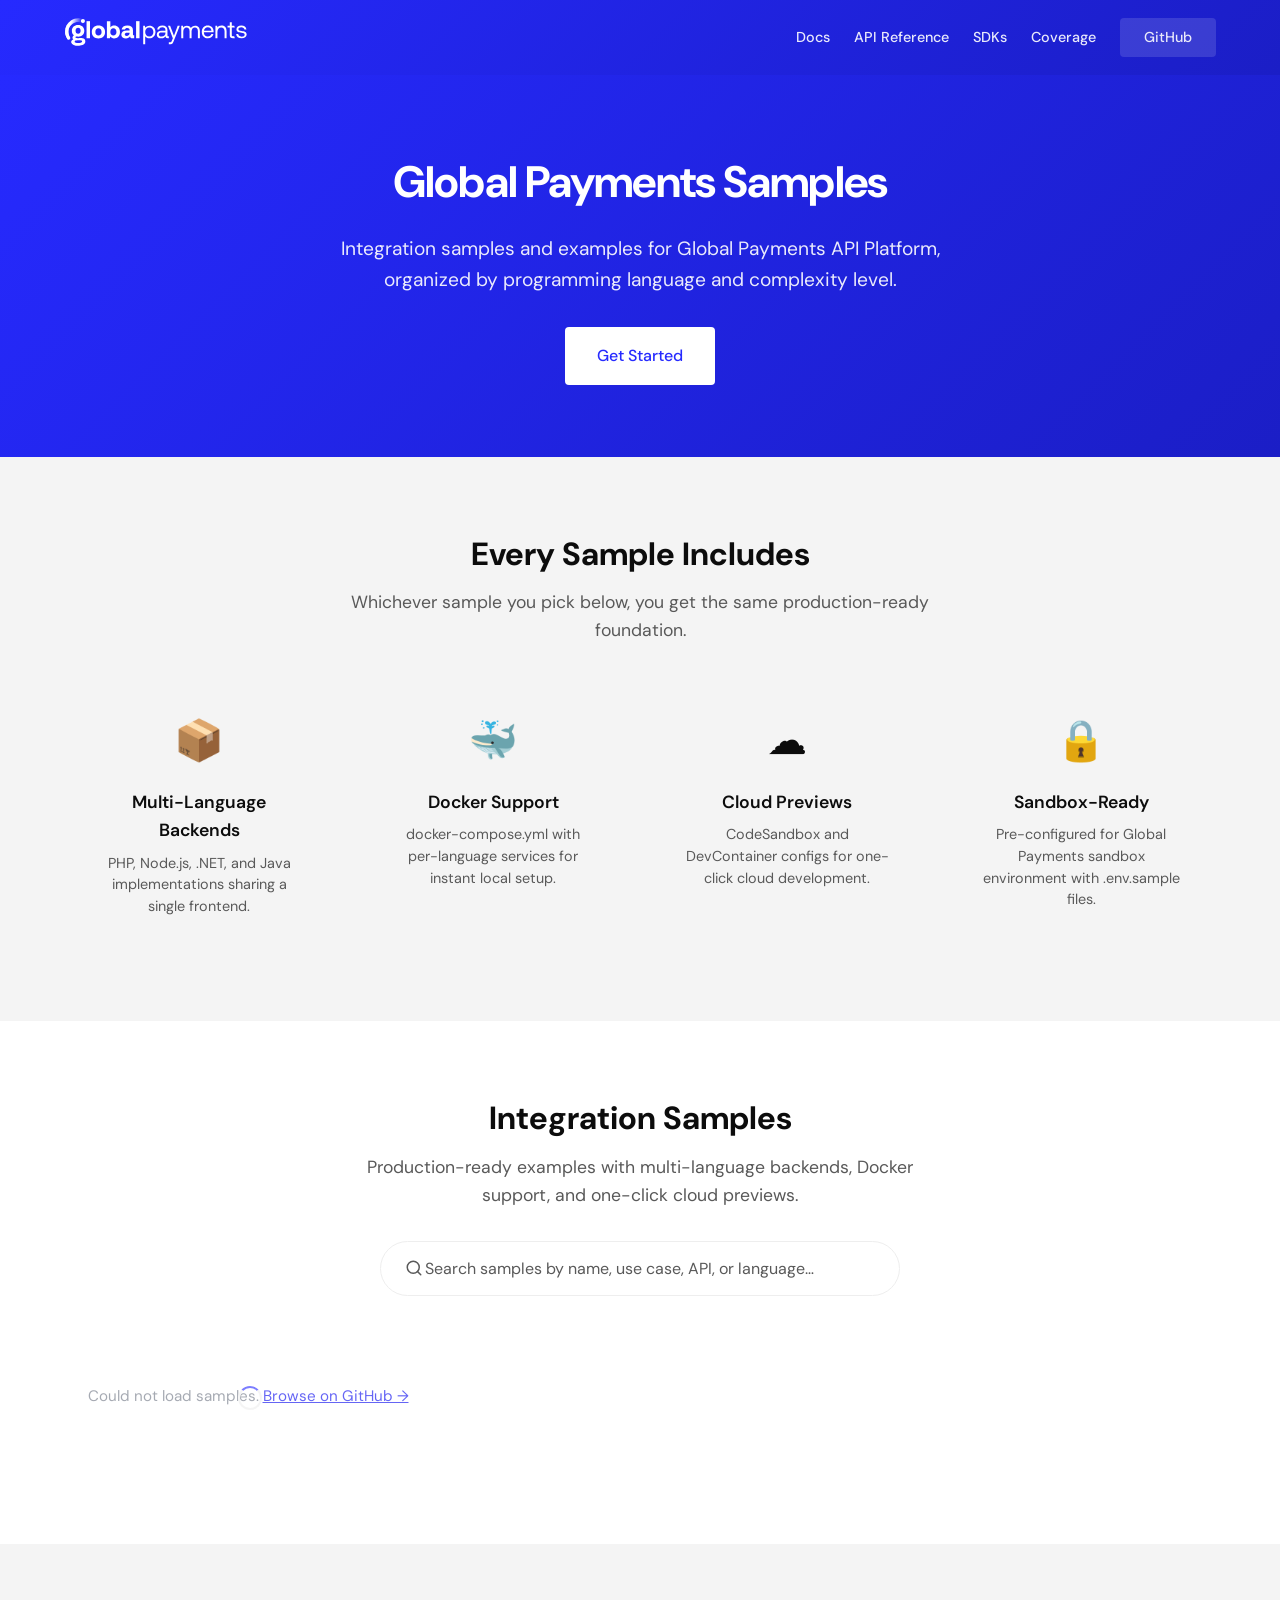
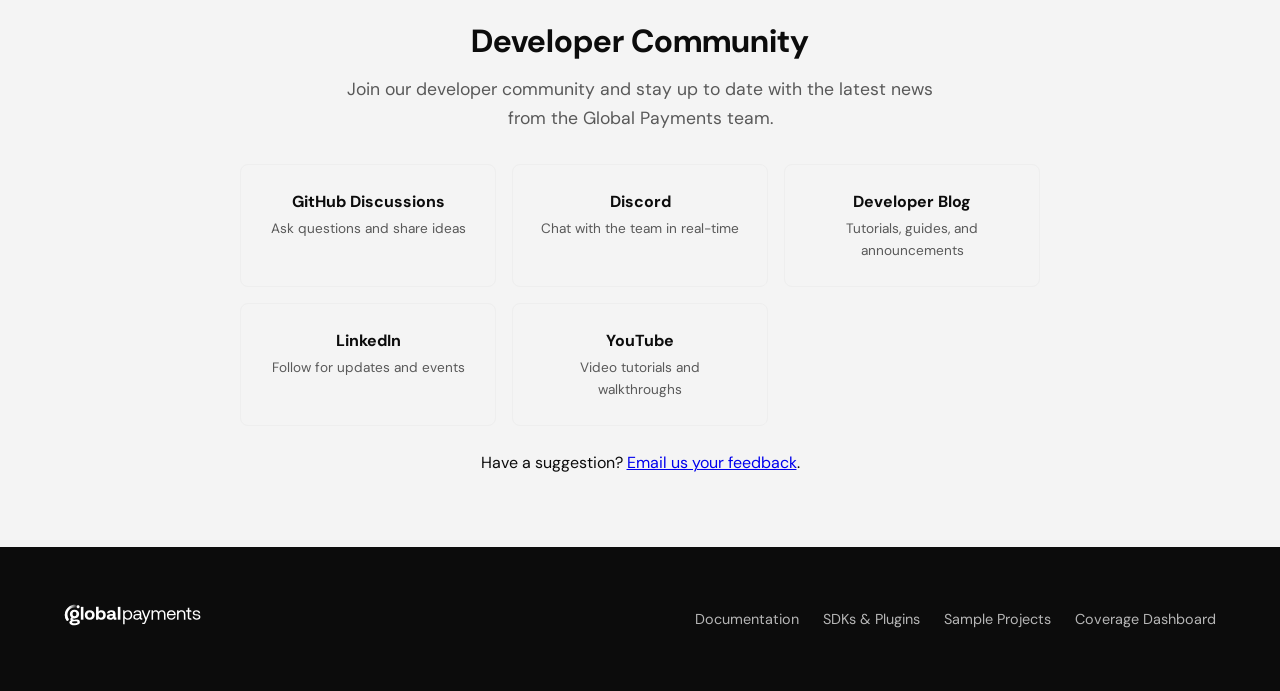
==== commit 2a6e14f1: "feat: link the coverage dashboard from the landing page Adds Coverage to the header nav and Coverage" ====
--- a/index.html
+++ b/index.html
@@ -26,6 +26,7 @@
                     <a href="https://developer.globalpay.com/home">Docs</a>
                     <a href="https://developer.globalpay.com/api/references-overview">API Reference</a>
                     <a href="https://developer.globalpay.com/docs/integration-options/sdk/overview">SDKs</a>
+                    <a href="/coverage/">Coverage</a>
                     <a href="https://github.com/globalpayments-samples" class="gp-button gp-button-header">GitHub</a>
                 </nav>
                 <button class="gp-mobile-menu-toggle" aria-label="Toggle navigation">
@@ -40,7 +41,7 @@
             <h1 class="gp-hero-title">Global Payments Samples</h1>
             <p class="gp-hero-subtitle">Integration samples and examples for Global Payments API Platform, organized by programming language and complexity level.</p>
             <div class="gp-hero-actions">
-                <a href="https://developer.globalpay.com/docs/getting-started/overview" class="gp-button gp-button-primary gp-hero-cta">Get Started</a>
+                <a href="https://developer.globalpay.com/docs/getting-started/overview" class="gp-button gp-button-primary">Get Started</a>
             </div>
         </div>
     </section>
@@ -98,7 +99,7 @@
 
             <div id="gp-project-grid" class="gp-project-grid"></div>
 
-            <p class="gp-project-count" id="project-count"></p>
+            <p class="gp-project-count" id="project-count" role="status" aria-live="polite"></p>
         </div>
     </section>
 
@@ -149,6 +150,7 @@
                         <a href="https://developer.globalpay.com/home" class="gp-footer-link">Documentation</a>
                         <a href="https://github.com/globalpayments" class="gp-footer-link">SDKs &amp; Plugins</a>
                         <a href="https://github.com/globalpayments-samples" class="gp-footer-link">Sample Projects</a>
+                        <a href="/coverage/" class="gp-footer-link">Coverage Dashboard</a>
                     </nav>
                 </div>
             </div>
--- a/css/portal.css
+++ b/css/portal.css
@@ -44,18 +44,6 @@
     color: var(--gp-deep-blue);
     transform: translateY(-1px);
     box-shadow: var(--gp-shadow-lg);
-}
-
-.gp-hero .gp-button-secondary {
-    background: transparent;
-    color: var(--gp-white);
-    border-color: rgba(255, 255, 255, 0.5);
-}
-
-.gp-hero .gp-button-secondary:hover {
-    background: rgba(255, 255, 255, 0.15);
-    border-color: var(--gp-white);
-    color: var(--gp-white);
 }
 
 /* ===== Header (portal overrides) ===== */
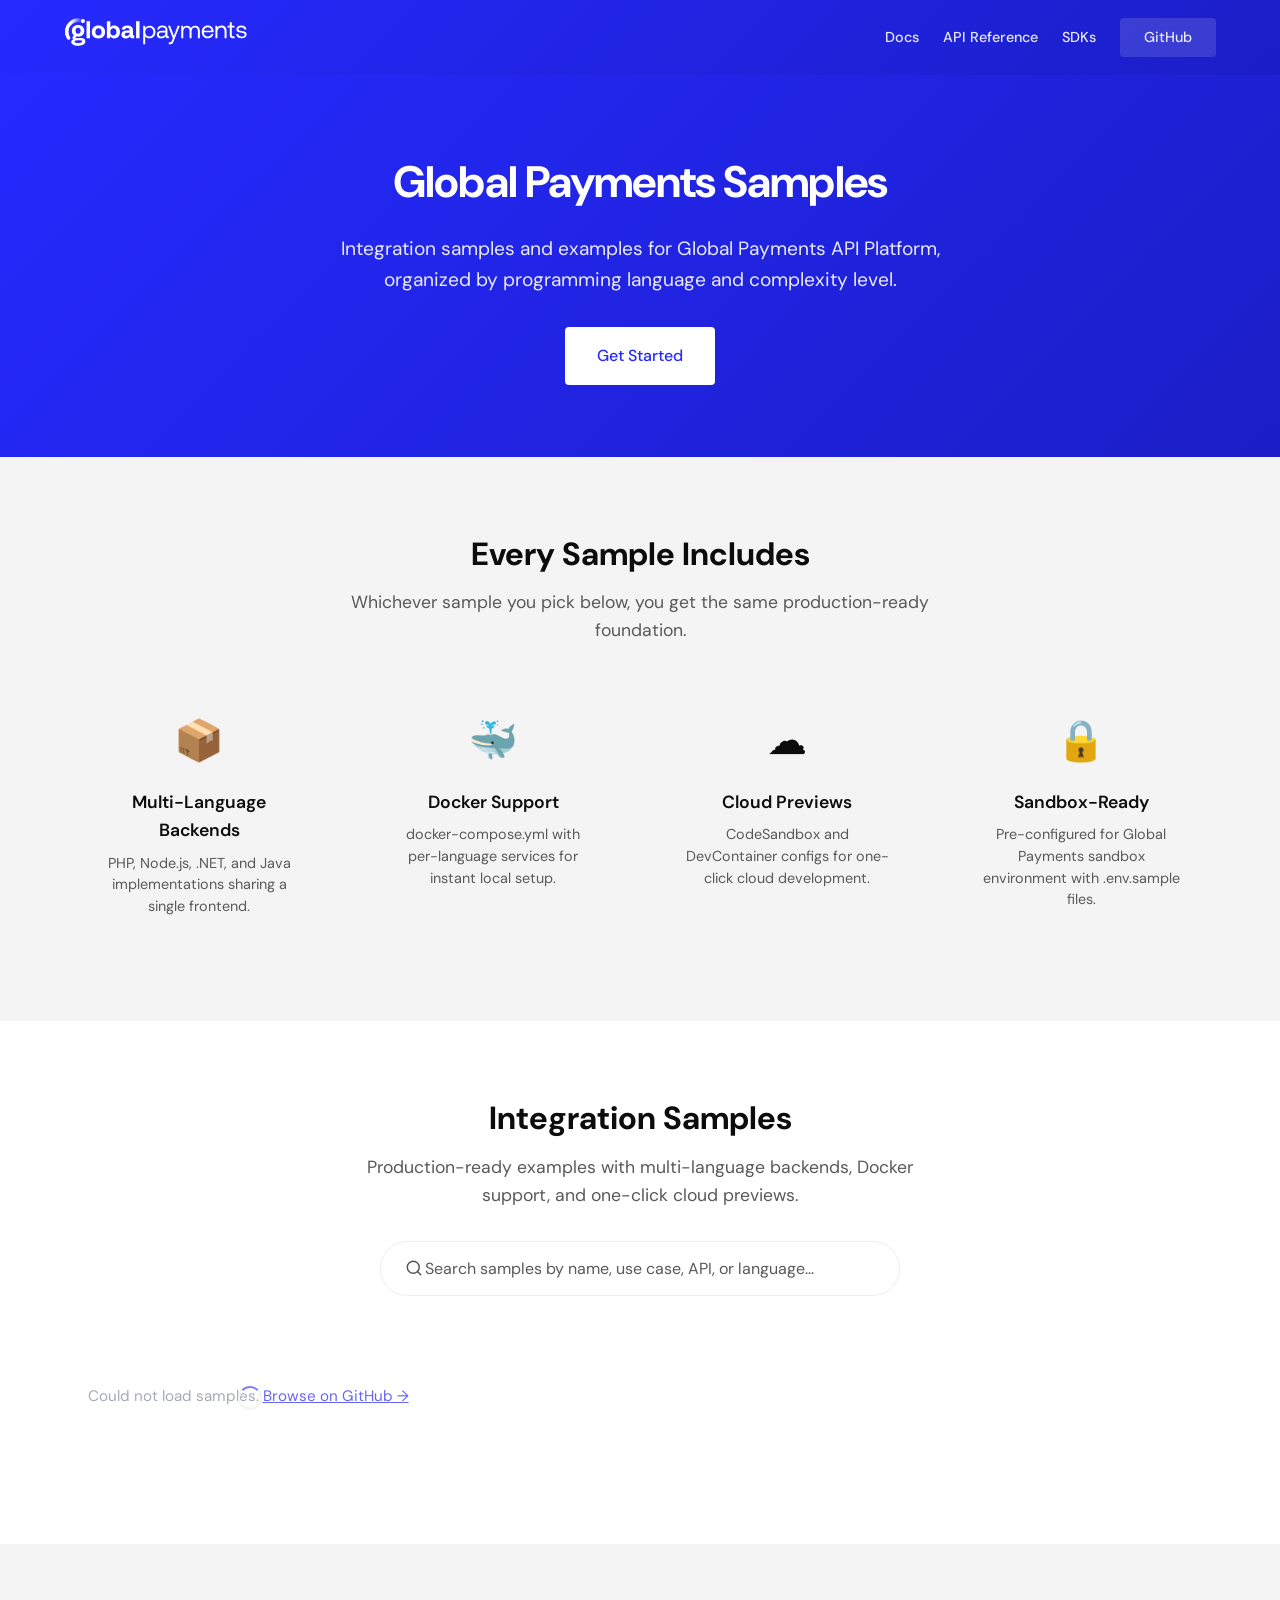
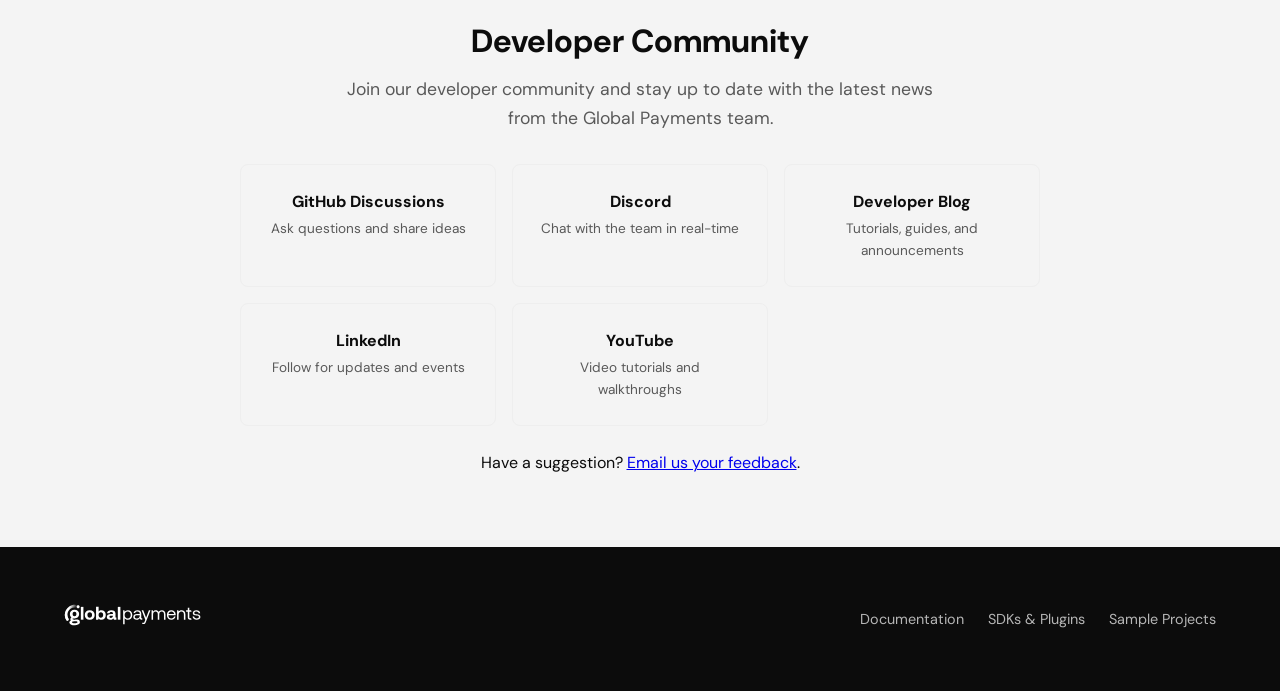
==== commit c690f0a3: "docs: fix broken developer portal links They were going to old portal pages that 404 now, swapped th" ====
--- a/index.html
+++ b/index.html
@@ -23,10 +23,9 @@
                     </picture>
                 </a>
                 <nav class="gp-header-nav">
-                    <a href="https://developer.globalpay.com/home">Docs</a>
+                    <a href="https://developer.globalpayments.com/">Docs</a>
                     <a href="https://developer.globalpay.com/api/references-overview">API Reference</a>
                     <a href="https://developer.globalpay.com/docs/integration-options/sdk/overview">SDKs</a>
-                    <a href="/coverage/">Coverage</a>
                     <a href="https://github.com/globalpayments-samples" class="gp-button gp-button-header">GitHub</a>
                 </nav>
                 <button class="gp-mobile-menu-toggle" aria-label="Toggle navigation">
@@ -118,7 +117,7 @@
                     <strong>Discord</strong>
                     <span>Chat with the team in real-time</span>
                 </a>
-                <a href="https://developer.globalpay.com/blog/overview" class="gp-community-link">
+                <a href="https://developer.globalpayments.com/blog" class="gp-community-link">
                     <strong>Developer Blog</strong>
                     <span>Tutorials, guides, and announcements</span>
                 </a>
@@ -147,10 +146,9 @@
                 </div>
                 <div class="gp-footer-section">
                     <nav class="gp-footer-nav">
-                        <a href="https://developer.globalpay.com/home" class="gp-footer-link">Documentation</a>
+                        <a href="https://developer.globalpayments.com/" class="gp-footer-link">Documentation</a>
                         <a href="https://github.com/globalpayments" class="gp-footer-link">SDKs &amp; Plugins</a>
                         <a href="https://github.com/globalpayments-samples" class="gp-footer-link">Sample Projects</a>
-                        <a href="/coverage/" class="gp-footer-link">Coverage Dashboard</a>
                     </nav>
                 </div>
             </div>
